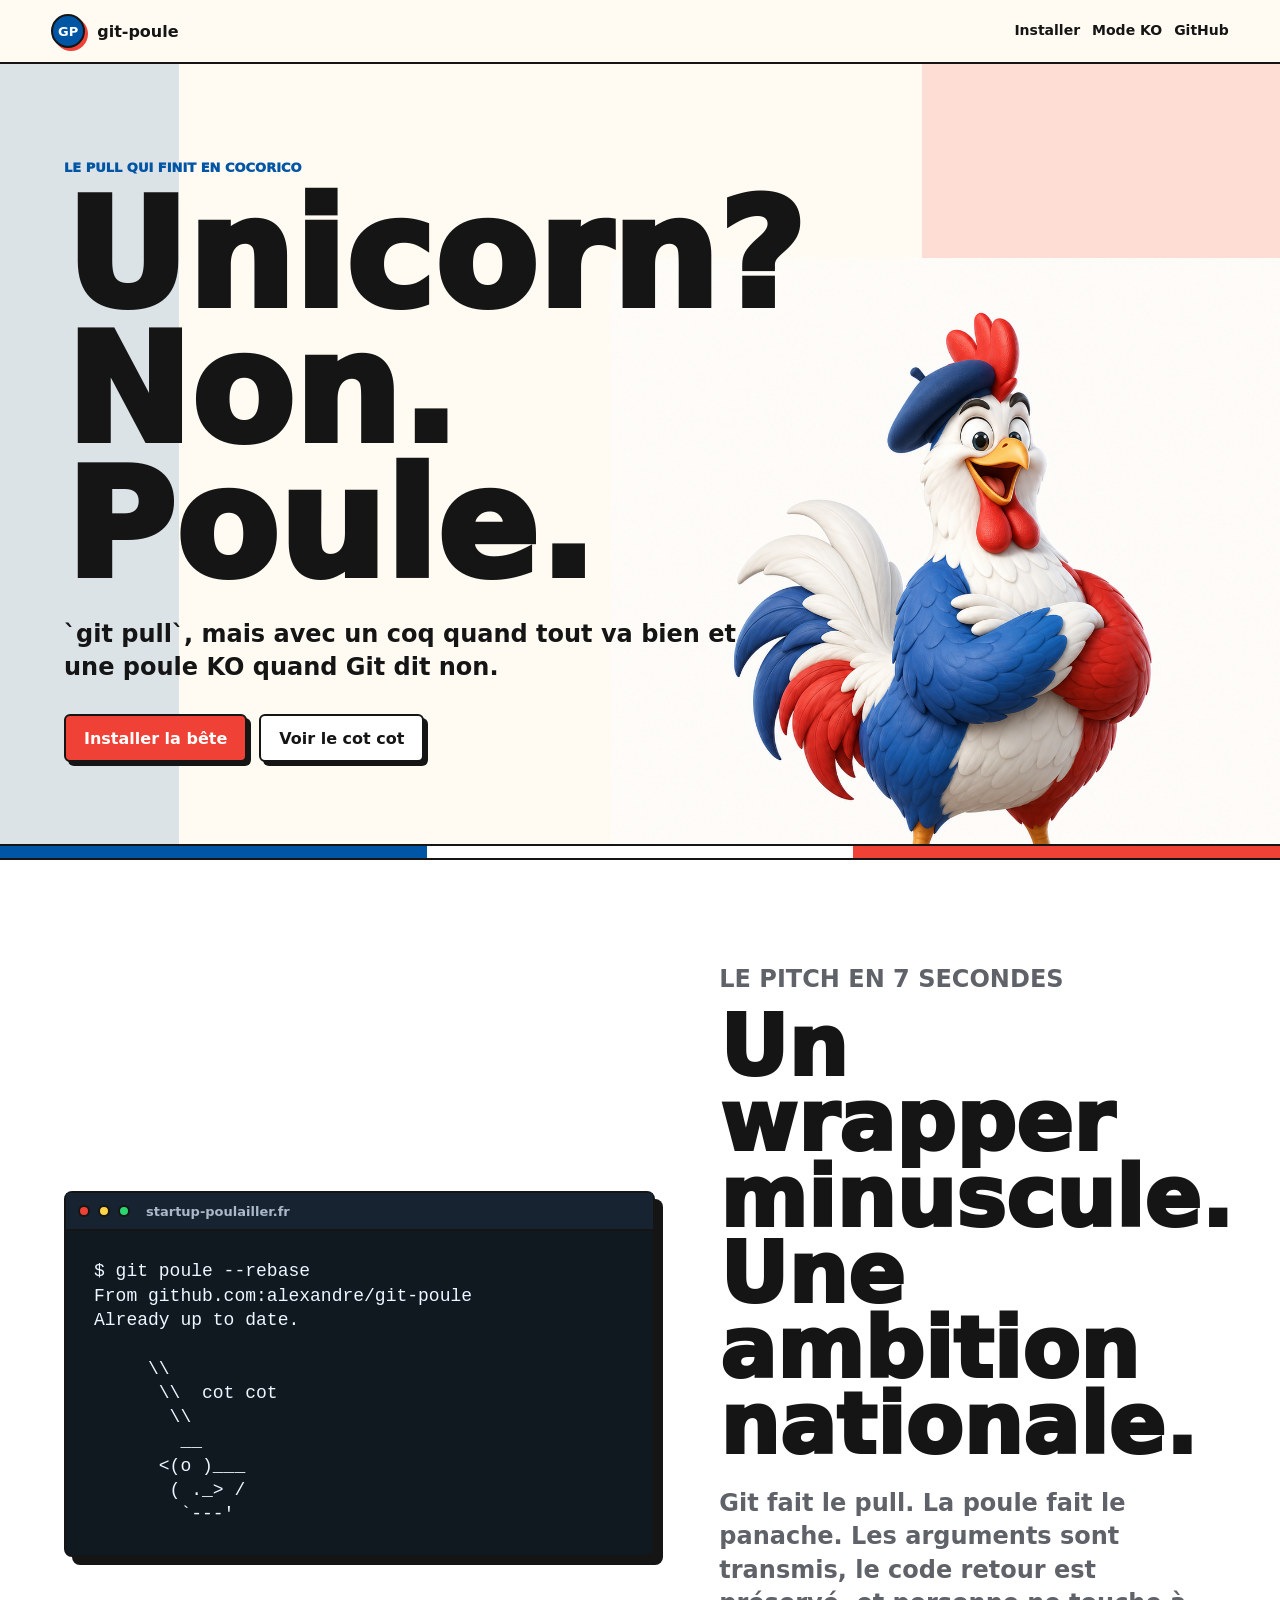
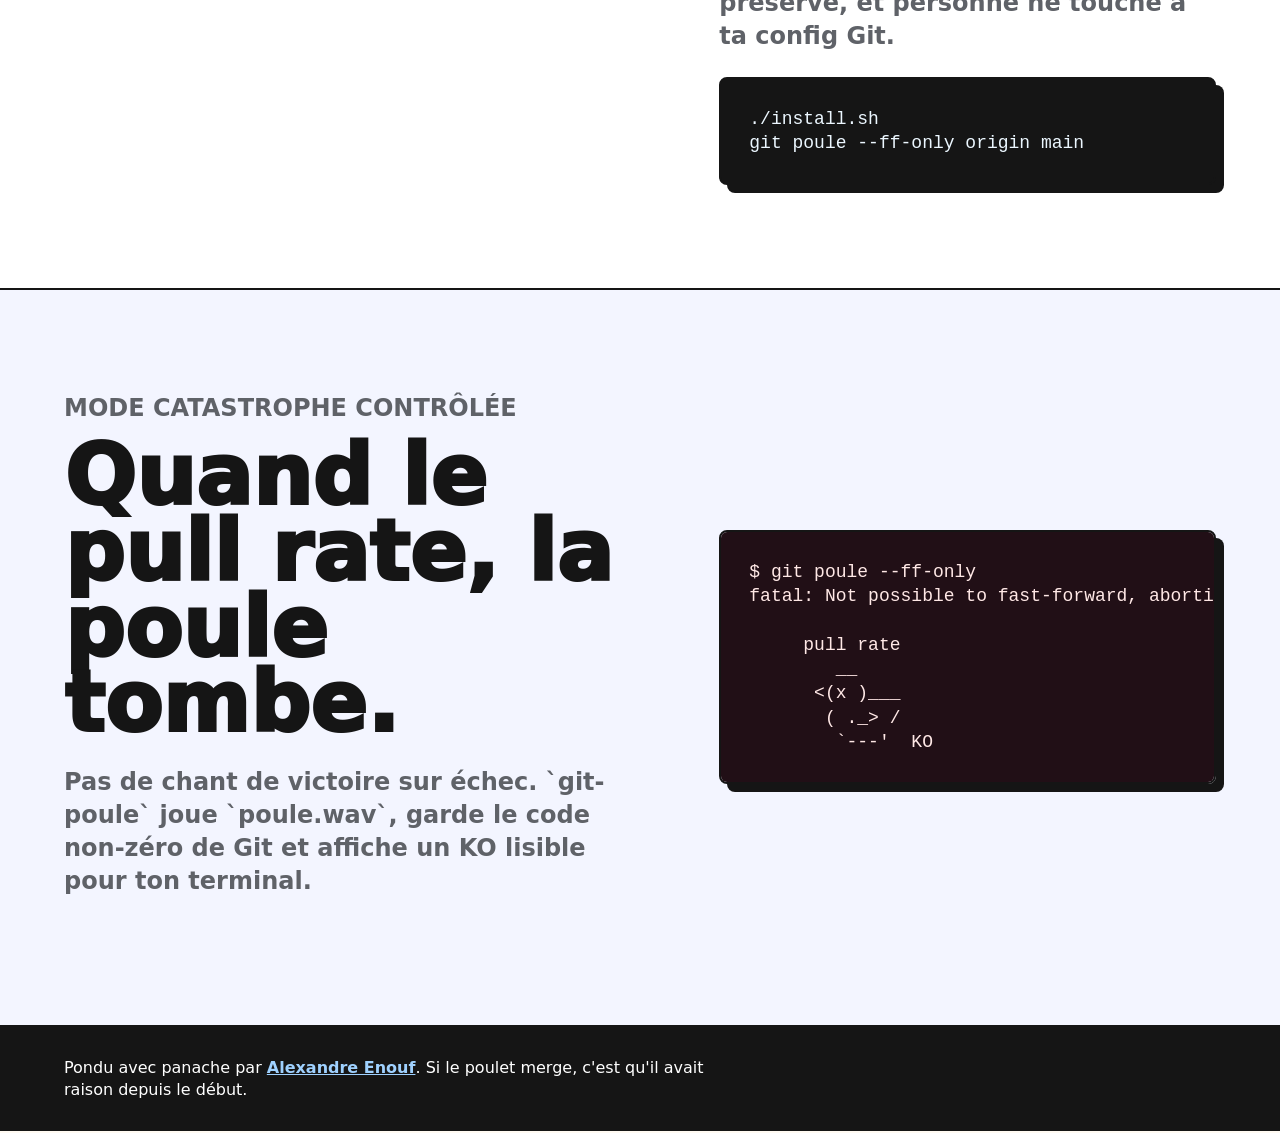
==== index.html @ fca6e238 "docs: make public surface french" ====
<!doctype html>
<html lang="en">
  <head>
    <meta charset="utf-8">
    <meta name="viewport" content="width=device-width, initial-scale=1">
    <meta name="description" content="git-poule est git pull avec retour sonore aviaire.">
    <title>git-poule - Unicorn? Non. Poule.</title>
    <link rel="stylesheet" href="styles.css">
  </head>
  <body>
    <header class="site-header" aria-label="Primary navigation">
      <a class="brand" href="#top" aria-label="git-poule home">
        <span class="brand-mark">gp</span>
        <span>git-poule</span>
      </a>
      <nav>
        <a href="#install">Installer</a>
        <a href="#ko">Mode KO</a>
        <a href="https://github.com/Boblebol/git-poule" aria-label="Dépôt GitHub">GitHub</a>
      </nav>
    </header>

    <main id="top">
      <section class="hero" aria-labelledby="hero-title">
        <img class="hero-mascot" src="assets/git-poule-mascot.png" alt="Blue white red git-poule chicken mascot">
        <div class="hero-copy">
          <p class="eyebrow">Le pull qui finit en cocorico</p>
          <h1 id="hero-title">Unicorn? Non. Poule.</h1>
          <p class="hero-lede">
            `git pull`, mais avec un coq quand tout va bien et une poule KO quand Git dit non.
          </p>
          <div class="hero-actions" id="install">
            <a class="button primary" href="#copy-install">Installer la bête</a>
            <a class="button secondary" href="#demo">Voir le cot cot</a>
          </div>
        </div>
      </section>

      <section class="terminal-band" id="demo" aria-label="git-poule terminal demo">
        <div class="terminal">
          <div class="terminal-top">
            <span></span>
            <span></span>
            <span></span>
            <strong>startup-poulailler.fr</strong>
          </div>
          <pre><code>$ git poule --rebase
From github.com:alexandre/git-poule
Already up to date.

     \\
      \\  cot cot
       \\
        __
      &lt;(o )___
       ( ._&gt; /
        `---'</code></pre>
        </div>
        <div class="install-copy">
          <p class="section-kicker">Le pitch en 7 secondes</p>
          <h2>Un wrapper minuscule. Une ambition nationale.</h2>
          <p>
            Git fait le pull. La poule fait le panache. Les arguments sont transmis, le code retour est préservé, et personne ne touche à ta config Git.
          </p>
          <pre id="copy-install"><code>./install.sh
git poule --ff-only origin main</code></pre>
        </div>
      </section>

      <section class="ko-band" id="ko" aria-label="KO failure mode">
        <div class="ko-copy">
          <p class="section-kicker">Mode catastrophe contrôlée</p>
          <h2>Quand le pull rate, la poule tombe.</h2>
          <p>
            Pas de chant de victoire sur échec. `git-poule` joue `poule.wav`, garde le code non-zéro de Git et affiche un KO lisible pour ton terminal.
          </p>
        </div>
        <pre class="ko-terminal"><code>$ git poule --ff-only
fatal: Not possible to fast-forward, aborting.

     pull rate
        __
      &lt;(x )___
       ( ._&gt; /
        `---'  KO</code></pre>
      </section>
    </main>

    <footer class="site-footer">
      <p>
        Pondu avec panache par
        <a href="https://alexandre-enouf.fr">Alexandre Enouf</a>.
        Si le poulet merge, c'est qu'il avait raison depuis le début.
      </p>
    </footer>
  </body>
</html>
---- styles.css ----
:root {
  --blue: #0055a4;
  --red: #ef4135;
  --ink: #151515;
  --paper: #fffaf2;
  --white: #ffffff;
  --line: #151515;
  --muted: #5f6268;
  --terminal: #101820;
  --terminal-soft: #172330;
  --yellow: #ffd447;
}

* {
  box-sizing: border-box;
}

html {
  scroll-behavior: smooth;
}

body {
  margin: 0;
  background: var(--paper);
  color: var(--ink);
  font-family: Inter, ui-sans-serif, system-ui, -apple-system, BlinkMacSystemFont, "Segoe UI", sans-serif;
  letter-spacing: 0;
  overflow-x: hidden;
}

a {
  color: inherit;
}

.site-header {
  position: sticky;
  top: 0;
  z-index: 20;
  display: flex;
  align-items: center;
  justify-content: space-between;
  gap: 20px;
  min-height: 64px;
  padding: 12px clamp(18px, 4vw, 56px);
  background: rgba(255, 250, 242, 0.94);
  border-bottom: 2px solid var(--line);
  backdrop-filter: blur(12px);
}

.brand,
.site-header nav {
  display: flex;
  align-items: center;
  gap: 12px;
}

.brand {
  text-decoration: none;
  font-weight: 900;
}

.brand-mark {
  display: inline-grid;
  width: 34px;
  height: 34px;
  place-items: center;
  color: var(--white);
  background: var(--blue);
  border: 2px solid var(--line);
  border-radius: 50%;
  box-shadow: 3px 3px 0 var(--red);
  font-size: 13px;
  text-transform: uppercase;
}

.site-header nav {
  flex-wrap: wrap;
  justify-content: flex-end;
  font-size: 14px;
  font-weight: 800;
}

.site-header nav a {
  text-decoration: none;
  border-bottom: 2px solid transparent;
}

.site-header nav a:hover {
  border-bottom-color: currentColor;
}

.hero {
  position: relative;
  min-height: calc(88svh - 64px);
  overflow: hidden;
  display: flex;
  align-items: center;
  padding: clamp(48px, 8vw, 96px) clamp(18px, 5vw, 72px);
  border-bottom: 2px solid var(--line);
  background:
    linear-gradient(90deg, rgba(0, 85, 164, 0.14) 0 14%, transparent 14% 72%, rgba(239, 65, 53, 0.16) 72% 100%),
    var(--paper);
}

.hero::after {
  content: "";
  position: absolute;
  left: 0;
  right: 0;
  bottom: 0;
  height: 12px;
  background: linear-gradient(90deg, var(--blue) 0 33.33%, var(--white) 33.33% 66.66%, var(--red) 66.66% 100%);
  border-top: 2px solid var(--line);
}

.hero-mascot {
  position: absolute;
  right: clamp(-110px, -4vw, 28px);
  bottom: clamp(-120px, -12vw, -40px);
  width: min(720px, 58vw);
  max-width: none;
  filter: drop-shadow(12px 18px 0 rgba(21, 21, 21, 0.16));
}

.hero-copy {
  position: relative;
  z-index: 2;
  width: min(760px, 72vw);
}

.eyebrow,
.section-kicker {
  margin: 0 0 14px;
  font-size: 13px;
  font-weight: 950;
  text-transform: uppercase;
  color: var(--blue);
}

h1,
h2 {
  margin: 0;
  max-width: 11ch;
  font-weight: 950;
  line-height: 0.9;
  letter-spacing: 0;
}

h1 {
  font-size: clamp(58px, 12vw, 150px);
}

h2 {
  font-size: clamp(36px, 7vw, 84px);
}

.hero-lede,
.terminal-band p,
.ko-band p,
.site-footer p {
  max-width: 680px;
  font-size: clamp(18px, 2.3vw, 24px);
  line-height: 1.38;
}

.hero-lede {
  margin: 24px 0 0;
  font-weight: 700;
}

.hero-actions {
  display: flex;
  flex-wrap: wrap;
  gap: 12px;
  margin-top: 30px;
}

.button {
  display: inline-flex;
  align-items: center;
  justify-content: center;
  min-height: 48px;
  padding: 12px 18px;
  border: 2px solid var(--line);
  border-radius: 6px;
  box-shadow: 4px 4px 0 var(--line);
  font-weight: 900;
  text-decoration: none;
}

.button.primary {
  background: var(--red);
  color: var(--white);
}

.button.secondary {
  background: var(--white);
}

.terminal-band,
.ko-band {
  display: grid;
  grid-template-columns: minmax(0, 1fr) minmax(320px, 0.84fr);
  gap: clamp(26px, 5vw, 70px);
  align-items: center;
  padding: clamp(52px, 8vw, 104px) clamp(18px, 5vw, 72px);
  border-bottom: 2px solid var(--line);
}

.terminal-band {
  background: var(--white);
}

.ko-band {
  background: #f3f5ff;
}

.terminal,
.install-copy pre,
.ko-terminal {
  border: 2px solid var(--line);
  border-radius: 8px;
  background: var(--terminal);
  color: #ecf7ff;
  box-shadow: 8px 8px 0 var(--line);
}

.terminal-top {
  display: flex;
  align-items: center;
  gap: 8px;
  min-height: 38px;
  padding: 9px 12px;
  background: var(--terminal-soft);
  border-bottom: 2px solid var(--line);
}

.terminal-top span {
  width: 12px;
  height: 12px;
  border: 2px solid var(--line);
  border-radius: 50%;
}

.terminal-top span:nth-child(1) {
  background: var(--red);
}

.terminal-top span:nth-child(2) {
  background: var(--yellow);
}

.terminal-top span:nth-child(3) {
  background: #2bd66f;
}

.terminal-top strong {
  margin-left: 8px;
  color: #aab8c7;
  font-size: 13px;
}

pre {
  overflow-x: auto;
  margin: 0;
}

code {
  font-family: "SFMono-Regular", Consolas, "Liberation Mono", Menlo, monospace;
}

.terminal pre,
.install-copy pre,
.ko-terminal {
  padding: clamp(18px, 3vw, 28px);
  font-size: clamp(14px, 1.55vw, 18px);
  line-height: 1.35;
}

.install-copy pre {
  margin-top: 24px;
  background: var(--ink);
}

.terminal-band p,
.ko-band p {
  color: var(--muted);
  font-weight: 650;
}

.ko-terminal {
  background: #210f16;
  color: #ffe8e6;
}

.site-footer {
  padding: 30px clamp(18px, 5vw, 72px);
  background: var(--ink);
  color: var(--white);
}

.site-footer p {
  margin: 0;
  font-size: 16px;
}

.site-footer a {
  color: #9fd1ff;
  font-weight: 900;
}

@media (max-width: 860px) {
  .site-header {
    align-items: flex-start;
    flex-direction: column;
    gap: 10px;
  }

  .hero {
    min-height: 82svh;
    align-items: flex-start;
    padding-top: 44px;
  }

  .hero-copy {
    width: calc(100vw - 36px);
    max-width: 620px;
  }

  .hero-mascot {
    right: -150px;
    bottom: -86px;
    width: min(560px, 92vw);
    opacity: 0.62;
  }

  .terminal-band,
  .ko-band {
    grid-template-columns: 1fr;
  }

  .ko-band .ko-copy {
    order: 1;
  }

  .ko-band .ko-terminal {
    order: 2;
  }
}

@media (max-width: 520px) {
  .site-header nav {
    width: 100%;
    justify-content: flex-start;
    gap: 18px;
    font-size: 13px;
  }

  h1 {
    max-width: 8ch;
    font-size: clamp(46px, 14vw, 58px);
  }

  h2 {
    font-size: clamp(34px, 12vw, 58px);
  }

  .hero-lede {
    max-width: 23ch;
  }

  .hero-mascot {
    right: -180px;
    bottom: -72px;
    width: 620px;
  }

  .button {
    width: calc(100% - 6px);
  }
}
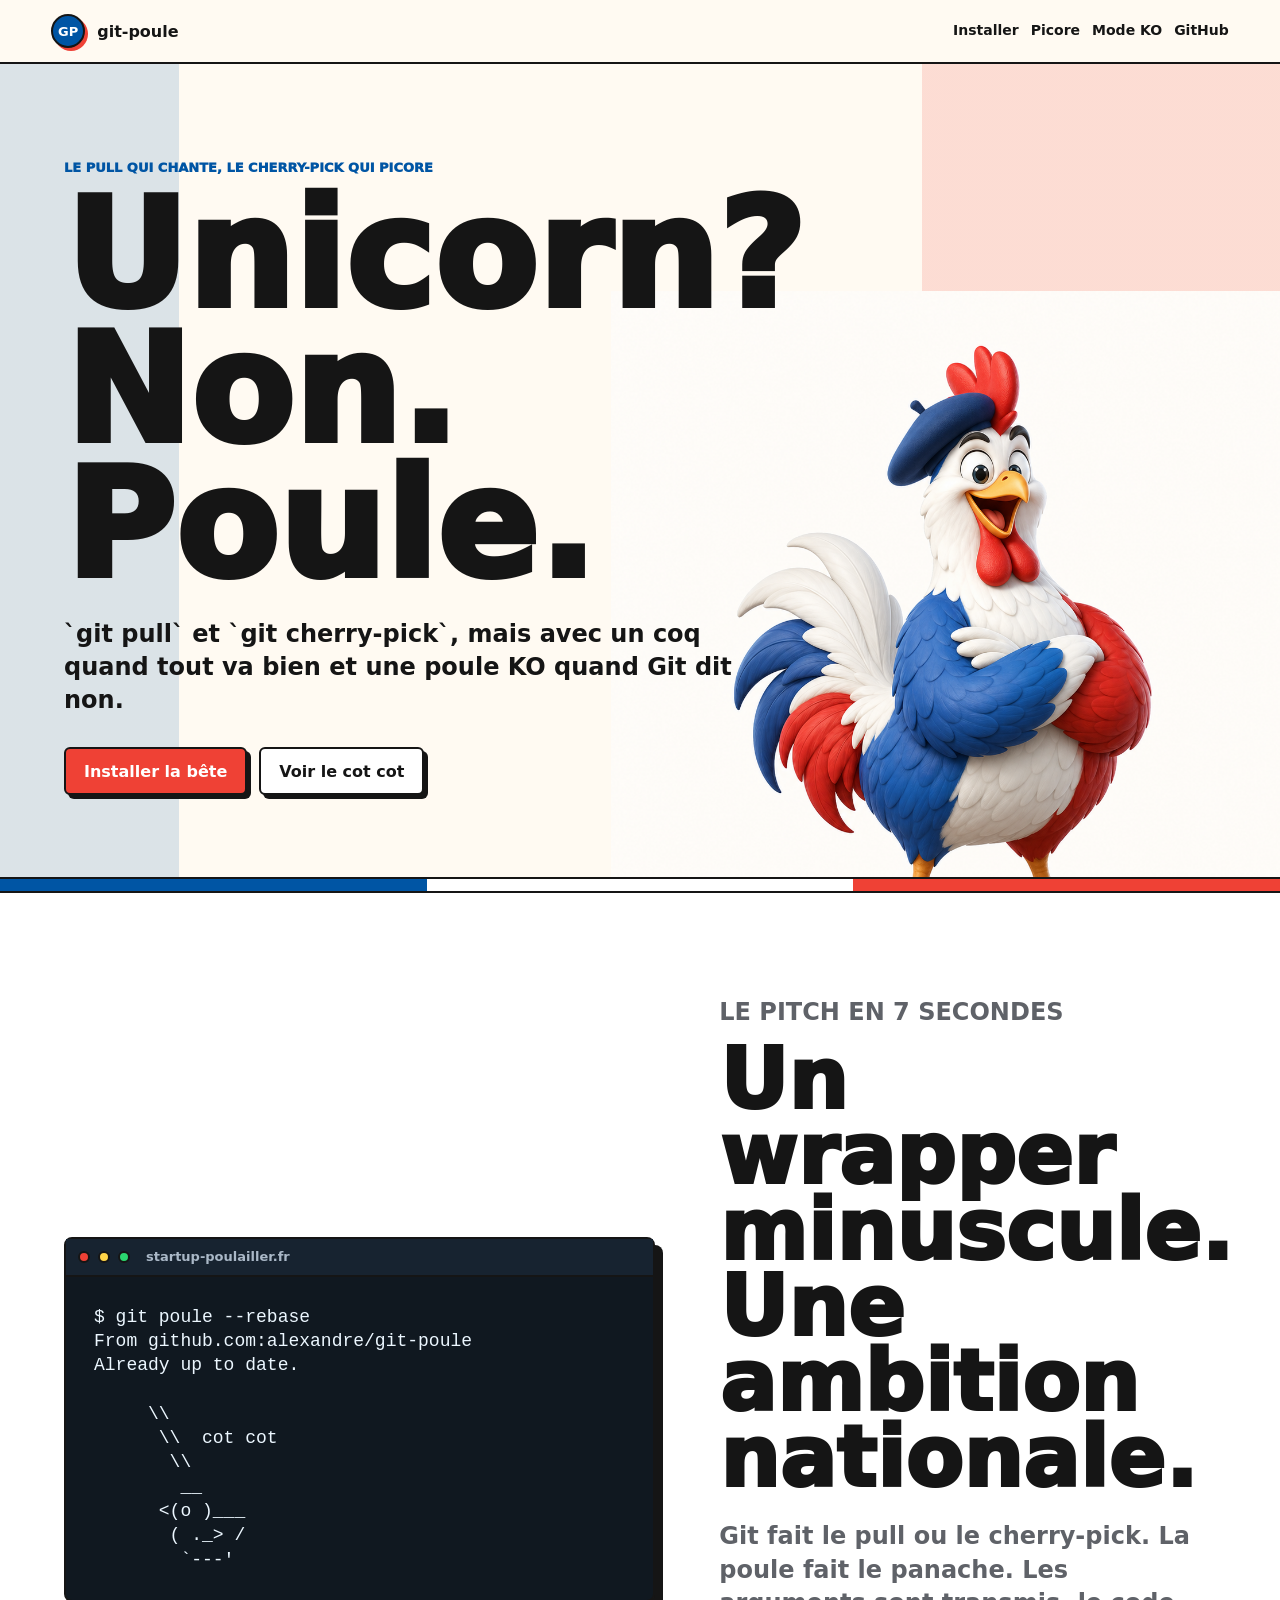
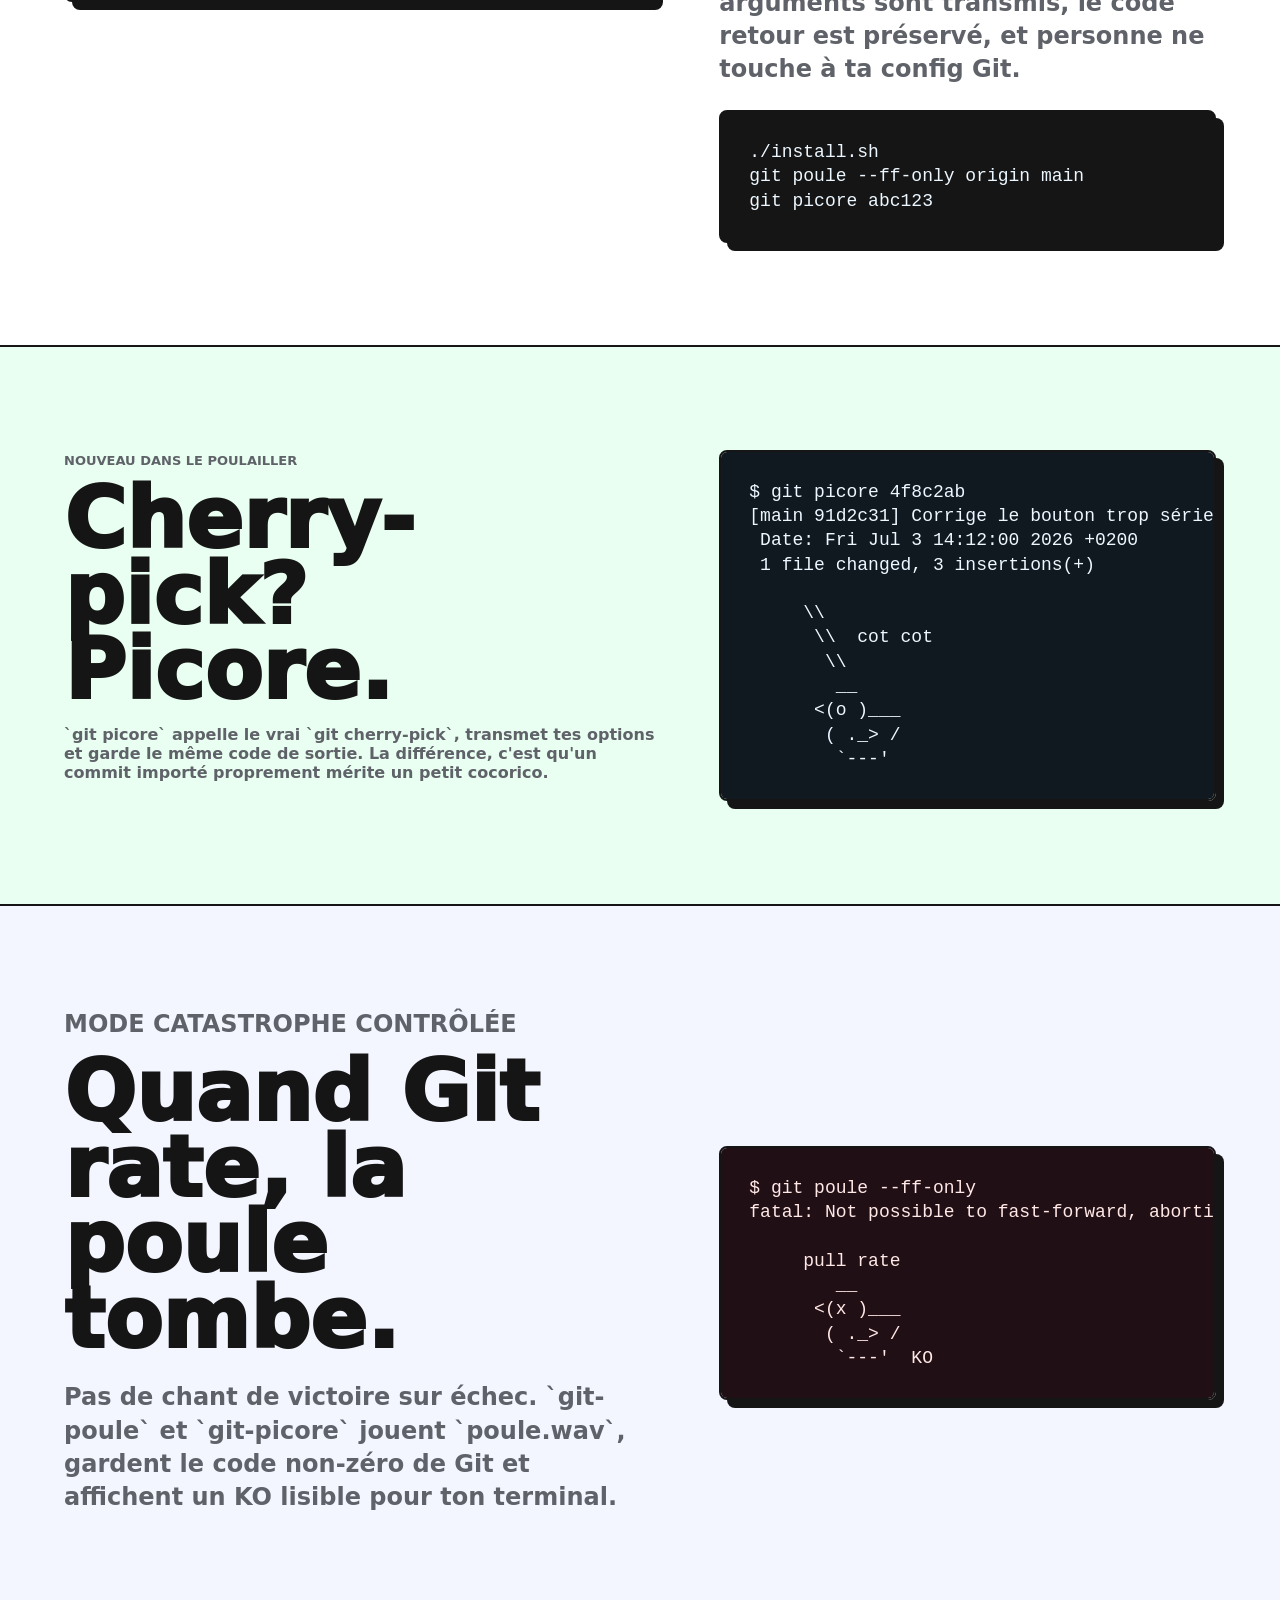
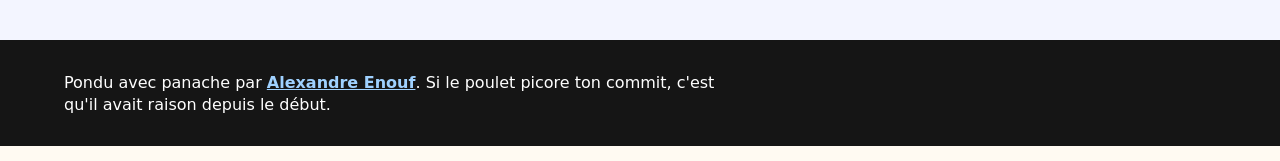
==== commit 8d9dbbbc: "feat: add git picore" ====
--- a/index.html
+++ b/index.html
@@ -1,10 +1,10 @@
 <!doctype html>
-<html lang="en">
+<html lang="fr">
   <head>
     <meta charset="utf-8">
     <meta name="viewport" content="width=device-width, initial-scale=1">
-    <meta name="description" content="git-poule est git pull avec retour sonore aviaire.">
-    <title>git-poule - Unicorn? Non. Poule.</title>
+    <meta name="description" content="git-poule ajoute un retour sonore aviaire a git pull et git cherry-pick.">
+    <title>git-poule - Poule et Picore</title>
     <link rel="stylesheet" href="styles.css">
   </head>
   <body>
@@ -15,6 +15,7 @@
       </a>
       <nav>
         <a href="#install">Installer</a>
+        <a href="#picore">Picore</a>
         <a href="#ko">Mode KO</a>
         <a href="https://github.com/Boblebol/git-poule" aria-label="Dépôt GitHub">GitHub</a>
       </nav>
@@ -24,10 +25,10 @@
       <section class="hero" aria-labelledby="hero-title">
         <img class="hero-mascot" src="assets/git-poule-mascot.png" alt="Blue white red git-poule chicken mascot">
         <div class="hero-copy">
-          <p class="eyebrow">Le pull qui finit en cocorico</p>
+          <p class="eyebrow">Le pull qui chante, le cherry-pick qui picore</p>
           <h1 id="hero-title">Unicorn? Non. Poule.</h1>
           <p class="hero-lede">
-            `git pull`, mais avec un coq quand tout va bien et une poule KO quand Git dit non.
+            `git pull` et `git cherry-pick`, mais avec un coq quand tout va bien et une poule KO quand Git dit non.
           </p>
           <div class="hero-actions" id="install">
             <a class="button primary" href="#copy-install">Installer la bête</a>
@@ -60,19 +61,42 @@
           <p class="section-kicker">Le pitch en 7 secondes</p>
           <h2>Un wrapper minuscule. Une ambition nationale.</h2>
           <p>
-            Git fait le pull. La poule fait le panache. Les arguments sont transmis, le code retour est préservé, et personne ne touche à ta config Git.
+            Git fait le pull ou le cherry-pick. La poule fait le panache. Les arguments sont transmis, le code retour est préservé, et personne ne touche à ta config Git.
           </p>
           <pre id="copy-install"><code>./install.sh
-git poule --ff-only origin main</code></pre>
+git poule --ff-only origin main
+git picore abc123</code></pre>
         </div>
+      </section>
+
+      <section class="picore-band" id="picore" aria-label="git-picore cherry-pick mode">
+        <div class="picore-copy">
+          <p class="section-kicker">Nouveau dans le poulailler</p>
+          <h2>Cherry-pick? Picore.</h2>
+          <p>
+            `git picore` appelle le vrai `git cherry-pick`, transmet tes options et garde le même code de sortie. La différence, c'est qu'un commit importé proprement mérite un petit cocorico.
+          </p>
+        </div>
+        <pre class="picore-terminal"><code>$ git picore 4f8c2ab
+[main 91d2c31] Corrige le bouton trop sérieux
+ Date: Fri Jul 3 14:12:00 2026 +0200
+ 1 file changed, 3 insertions(+)
+
+     \\
+      \\  cot cot
+       \\
+        __
+      &lt;(o )___
+       ( ._&gt; /
+        `---'</code></pre>
       </section>
 
       <section class="ko-band" id="ko" aria-label="KO failure mode">
         <div class="ko-copy">
           <p class="section-kicker">Mode catastrophe contrôlée</p>
-          <h2>Quand le pull rate, la poule tombe.</h2>
+          <h2>Quand Git rate, la poule tombe.</h2>
           <p>
-            Pas de chant de victoire sur échec. `git-poule` joue `poule.wav`, garde le code non-zéro de Git et affiche un KO lisible pour ton terminal.
+            Pas de chant de victoire sur échec. `git-poule` et `git-picore` jouent `poule.wav`, gardent le code non-zéro de Git et affichent un KO lisible pour ton terminal.
           </p>
         </div>
         <pre class="ko-terminal"><code>$ git poule --ff-only
@@ -90,7 +114,7 @@
       <p>
         Pondu avec panache par
         <a href="https://alexandre-enouf.fr">Alexandre Enouf</a>.
-        Si le poulet merge, c'est qu'il avait raison depuis le début.
+        Si le poulet picore ton commit, c'est qu'il avait raison depuis le début.
       </p>
     </footer>
   </body>
--- a/styles.css
+++ b/styles.css
@@ -198,6 +198,7 @@
 }
 
 .terminal-band,
+.picore-band,
 .ko-band {
   display: grid;
   grid-template-columns: minmax(0, 1fr) minmax(320px, 0.84fr);
@@ -211,12 +212,17 @@
   background: var(--white);
 }
 
+.picore-band {
+  background: #e8fff1;
+}
+
 .ko-band {
   background: #f3f5ff;
 }
 
 .terminal,
 .install-copy pre,
+.picore-terminal,
 .ko-terminal {
   border: 2px solid var(--line);
   border-radius: 8px;
@@ -271,6 +277,7 @@
 
 .terminal pre,
 .install-copy pre,
+.picore-terminal,
 .ko-terminal {
   padding: clamp(18px, 3vw, 28px);
   font-size: clamp(14px, 1.55vw, 18px);
@@ -283,6 +290,7 @@
 }
 
 .terminal-band p,
+.picore-band p,
 .ko-band p {
   color: var(--muted);
   font-weight: 650;
@@ -335,6 +343,7 @@
   }
 
   .terminal-band,
+  .picore-band,
   .ko-band {
     grid-template-columns: 1fr;
   }
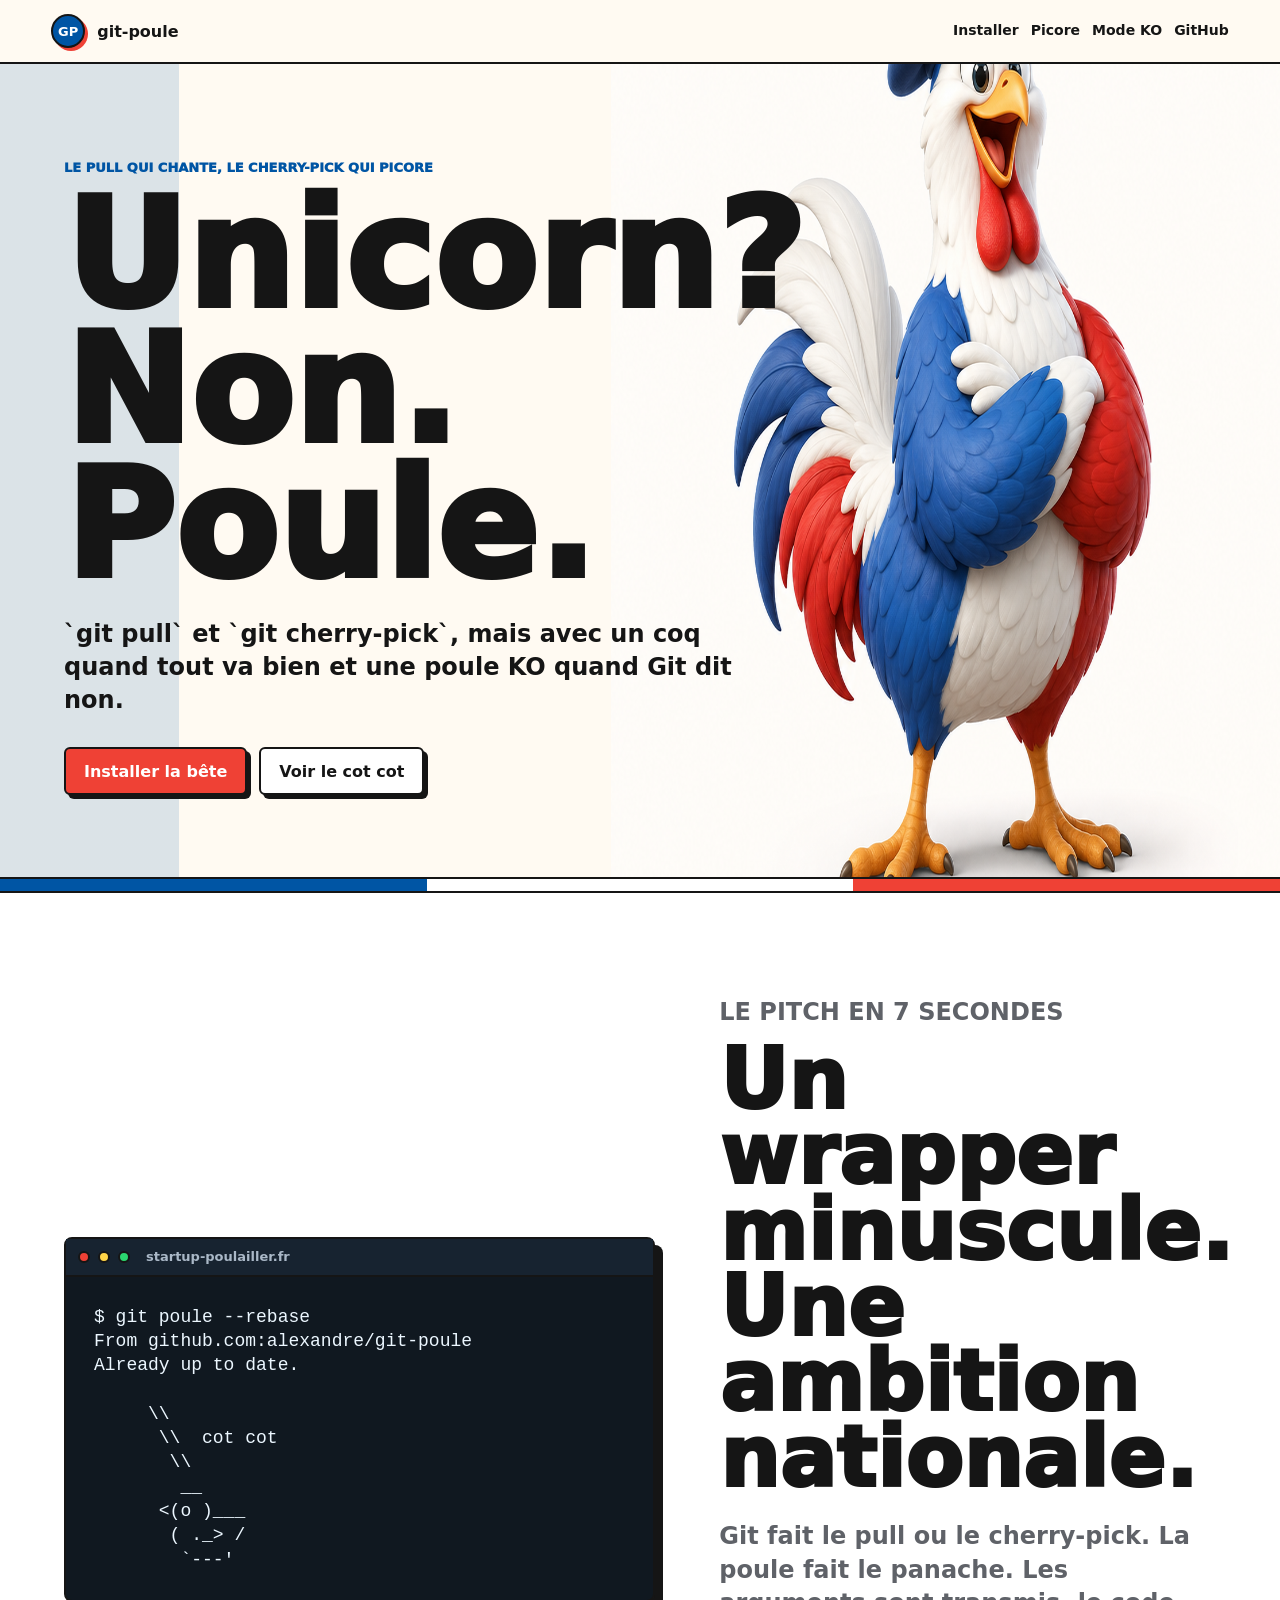
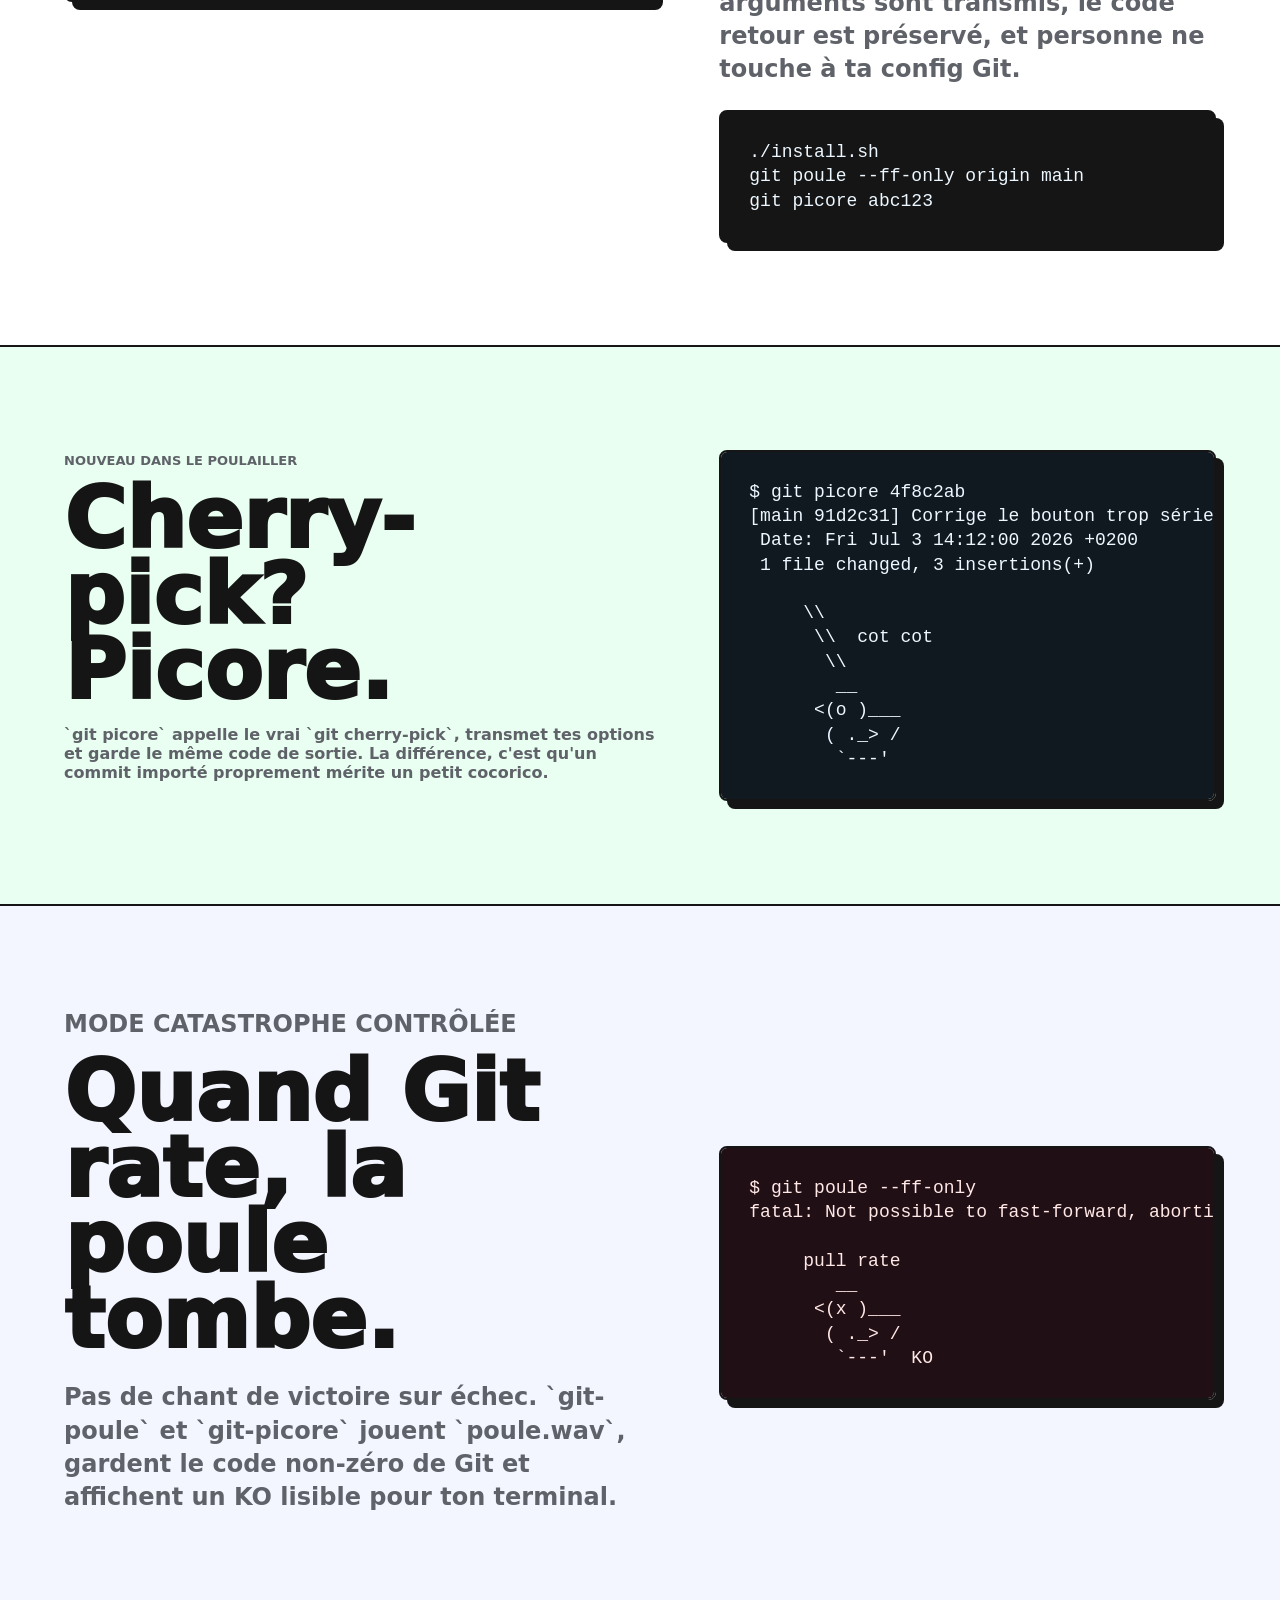
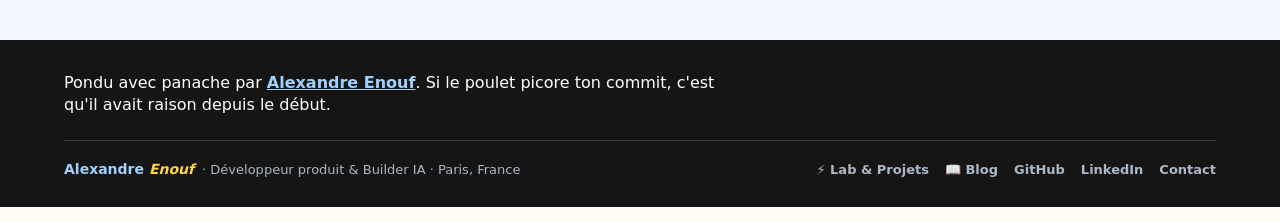
==== commit 1dd8a612: "feat(web): add SEO meta, social cards, robots, sitemap, and portfolio cross-footer" ====
--- a/index.html
+++ b/index.html
@@ -3,7 +3,24 @@
   <head>
     <meta charset="utf-8">
     <meta name="viewport" content="width=device-width, initial-scale=1">
-    <meta name="description" content="git-poule ajoute un retour sonore aviaire a git pull et git cherry-pick.">
+    <meta name="description" content="git-poule ajoute un retour sonore aviaire a git pull et git cherry-pick. Cocorico sur succes, poule KO sur echec.">
+    <meta name="author" content="Alexandre Enouf">
+    <link rel="canonical" href="https://boblebol.github.io/git-poule/">
+
+    <!-- Open Graph / Facebook / LinkedIn -->
+    <meta property="og:type" content="website">
+    <meta property="og:url" content="https://boblebol.github.io/git-poule/">
+    <meta property="og:title" content="git-poule - Le pull qui chante, le cherry-pick qui picore">
+    <meta property="og:description" content="Wrapper sonore Git national : retour audio aviaire et art ASCII sur git pull et git cherry-pick.">
+    <meta property="og:image" content="https://boblebol.github.io/git-poule/assets/git-poule-mascot.png">
+
+    <!-- Twitter -->
+    <meta name="twitter:card" content="summary_large_image">
+    <meta name="twitter:url" content="https://boblebol.github.io/git-poule/">
+    <meta name="twitter:title" content="git-poule - Le pull qui chante, le cherry-pick qui picore">
+    <meta name="twitter:description" content="Wrapper sonore Git national : retour audio aviaire et art ASCII sur git pull et git cherry-pick.">
+    <meta name="twitter:image" content="https://boblebol.github.io/git-poule/assets/git-poule-mascot.png">
+
     <title>git-poule - Poule et Picore</title>
     <link rel="stylesheet" href="styles.css">
   </head>
@@ -17,13 +34,13 @@
         <a href="#install">Installer</a>
         <a href="#picore">Picore</a>
         <a href="#ko">Mode KO</a>
-        <a href="https://github.com/Boblebol/git-poule" aria-label="Dépôt GitHub">GitHub</a>
+        <a href="https://github.com/Boblebol/git-poule" aria-label="Dépôt GitHub" target="_blank" rel="noopener">GitHub</a>
       </nav>
     </header>
 
     <main id="top">
       <section class="hero" aria-labelledby="hero-title">
-        <img class="hero-mascot" src="assets/git-poule-mascot.png" alt="Blue white red git-poule chicken mascot">
+        <img class="hero-mascot" src="assets/git-poule-mascot.png" alt="Blue white red git-poule chicken mascot" width="1254" height="1254" fetchpriority="high">
         <div class="hero-copy">
           <p class="eyebrow">Le pull qui chante, le cherry-pick qui picore</p>
           <h1 id="hero-title">Unicorn? Non. Poule.</h1>
@@ -110,12 +127,29 @@
       </section>
     </main>
 
-    <footer class="site-footer">
-      <p>
-        Pondu avec panache par
-        <a href="https://alexandre-enouf.fr">Alexandre Enouf</a>.
-        Si le poulet picore ton commit, c'est qu'il avait raison depuis le début.
-      </p>
+    <footer class="site-footer ae-cross-footer">
+      <div class="site-footer-pitch">
+        <p>
+          Pondu avec panache par
+          <a href="https://alexandre-enouf.fr">Alexandre Enouf</a>.
+          Si le poulet picore ton commit, c'est qu'il avait raison depuis le début.
+        </p>
+      </div>
+      <div class="ae-footer-inner">
+        <div class="ae-footer-identity">
+          <a href="https://alexandre-enouf.fr/" class="ae-footer-logo" target="_blank" rel="noopener">
+            Alexandre <em>Enouf</em>
+          </a>
+          <span class="ae-footer-tagline">· Développeur produit & Builder IA · Paris, France</span>
+        </div>
+        <div class="ae-footer-links">
+          <a href="https://alexandre-enouf.fr/#lab" target="_blank" rel="noopener">⚡ Lab & Projets</a>
+          <a href="https://alexandre-enouf.fr/blog/" target="_blank" rel="noopener">📖 Blog</a>
+          <a href="https://github.com/Boblebol" target="_blank" rel="noopener">GitHub</a>
+          <a href="https://www.linkedin.com/in/alexandreenouf-47834990" target="_blank" rel="noopener">LinkedIn</a>
+          <a href="mailto:alexandre.enouf@gmail.com">Contact</a>
+        </div>
+      </div>
     </footer>
   </body>
 </html>
--- a/styles.css
+++ b/styles.css
@@ -388,3 +388,67 @@
     width: calc(100% - 6px);
   }
 }
+
+/* Unified Portfolio Cross-Footer */
+.site-footer-pitch {
+  margin-bottom: 24px;
+}
+
+.ae-footer-inner {
+  border-top: 1px solid rgba(255, 255, 255, 0.15);
+  padding-top: 20px;
+  display: flex;
+  justify-content: space-between;
+  align-items: center;
+  flex-wrap: wrap;
+  gap: 14px;
+  font-size: 13px;
+}
+
+.ae-footer-identity {
+  display: flex;
+  align-items: center;
+  gap: 8px;
+}
+
+.ae-footer-logo {
+  font-weight: 600;
+  color: var(--white);
+  text-decoration: none;
+  font-size: 14px;
+}
+
+.ae-footer-logo em {
+  font-style: italic;
+  color: #ffd447;
+}
+
+.ae-footer-tagline {
+  color: #aab8c7;
+}
+
+.ae-footer-links {
+  display: flex;
+  align-items: center;
+  gap: 16px;
+  flex-wrap: wrap;
+}
+
+.ae-footer-links a {
+  color: #aab8c7;
+  text-decoration: none;
+  font-weight: 600;
+  transition: color 0.15s;
+}
+
+.ae-footer-links a:hover {
+  color: var(--white);
+}
+
+@media (max-width: 600px) {
+  .ae-footer-inner {
+    flex-direction: column;
+    align-items: flex-start;
+    gap: 12px;
+  }
+}
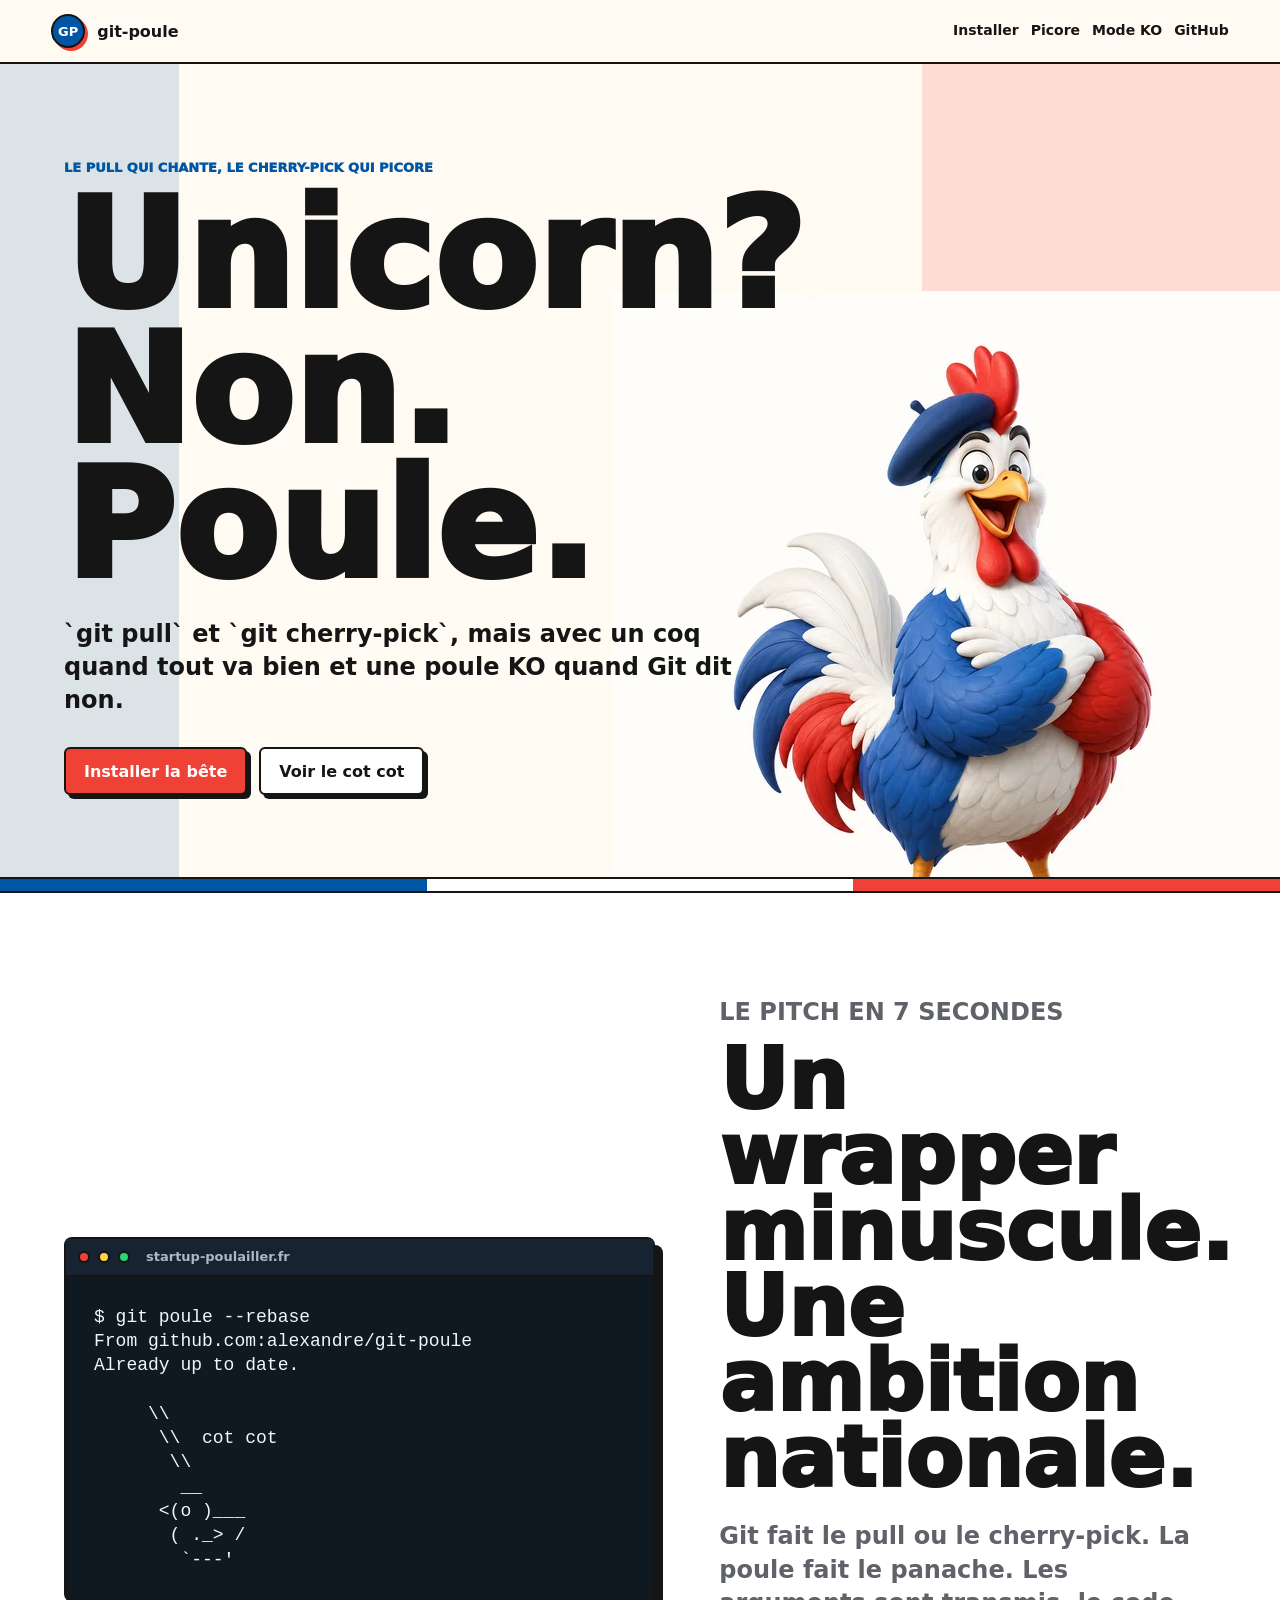
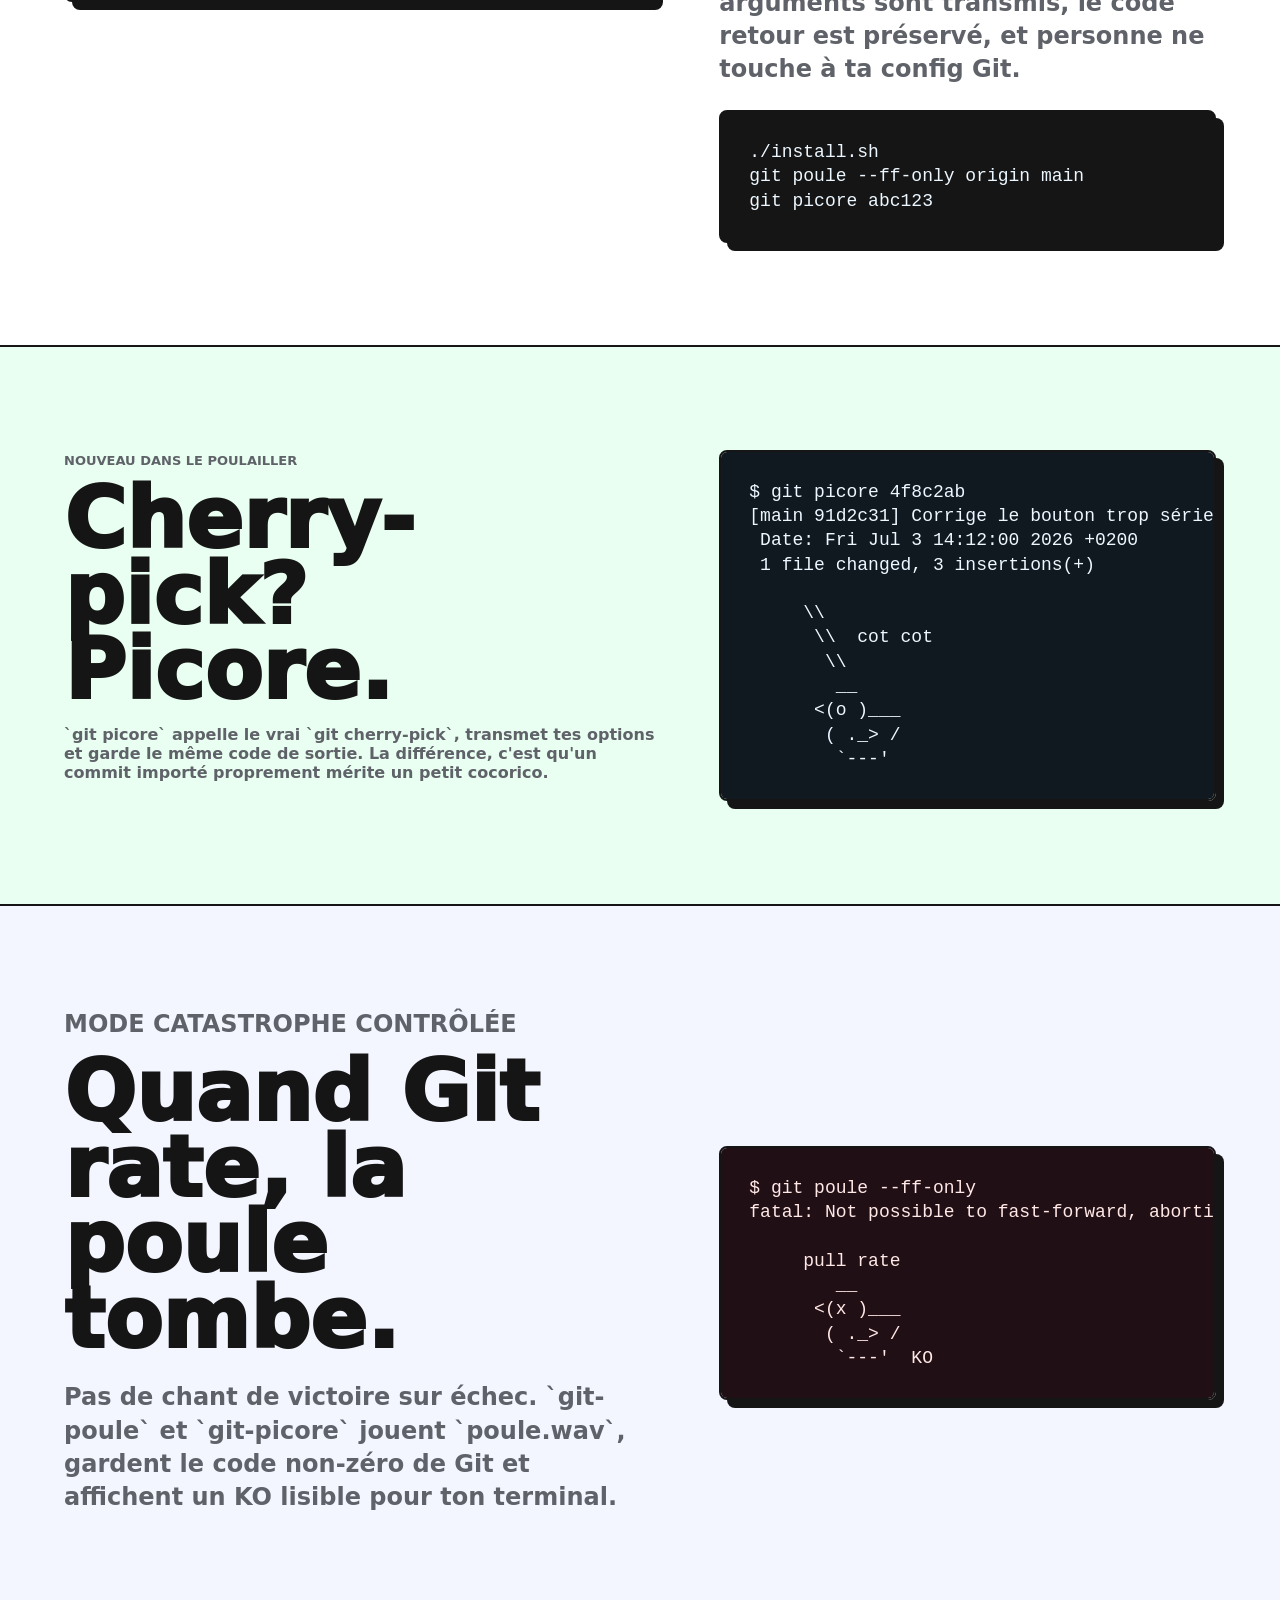
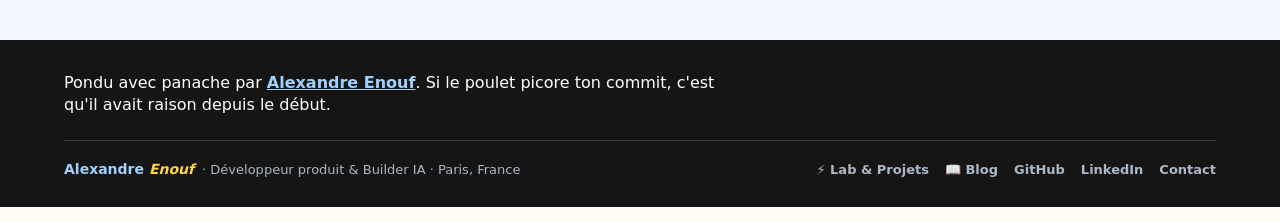
==== commit 60cbb214: "perf(web): optimize mascot assets with webp and add svg favicon" ====
--- a/index.html
+++ b/index.html
@@ -6,6 +6,7 @@
     <meta name="description" content="git-poule ajoute un retour sonore aviaire a git pull et git cherry-pick. Cocorico sur succes, poule KO sur echec.">
     <meta name="author" content="Alexandre Enouf">
     <link rel="canonical" href="https://boblebol.github.io/git-poule/">
+    <link rel="icon" type="image/svg+xml" href="favicon.svg">
 
     <!-- Open Graph / Facebook / LinkedIn -->
     <meta property="og:type" content="website">
@@ -23,6 +24,51 @@
 
     <title>git-poule - Poule et Picore</title>
     <link rel="stylesheet" href="styles.css">
+
+    <!-- Google Analytics GA4 (Cookieless & RGPD compliant) -->
+    <script>
+      window.dataLayer = window.dataLayer || [];
+      function gtag(){dataLayer.push(arguments);}
+
+      // Universal custom event tracker
+      window.trackEvent = function(eventName, eventParams) {
+        try {
+          if (typeof window.gtag === 'function') {
+            window.gtag('event', eventName, eventParams || {});
+          }
+        } catch (e) {}
+      };
+
+      const gaId = '__GA_MEASUREMENT_ID__';
+      if (gaId && gaId !== '__GA_MEASUREMENT_ID__' && !gaId.startsWith('{{')) {
+        gtag('consent', 'default', {
+          'ad_storage': 'denied',
+          'ad_user_data': 'denied',
+          'ad_personalization': 'denied',
+          'analytics_storage': 'denied'
+        });
+        gtag('js', new Date());
+        gtag('config', gaId, {
+          'anonymize_ip': true,
+          'client_storage': 'none'
+        });
+
+        const script = document.createElement('script');
+        script.async = true;
+        script.src = 'https://www.googletagmanager.com/gtag/js?id=' + gaId;
+        document.head.appendChild(script);
+      }
+
+      document.addEventListener('DOMContentLoaded', () => {
+        document.querySelectorAll('[data-track]').forEach(el => {
+          el.addEventListener('click', () => {
+            const eventName = el.getAttribute('data-track');
+            const eventCategory = el.getAttribute('data-category') || 'engagement';
+            window.trackEvent(eventName, { event_category: eventCategory });
+          });
+        });
+      });
+    </script>
   </head>
   <body>
     <header class="site-header" aria-label="Primary navigation">
@@ -31,16 +77,19 @@
         <span>git-poule</span>
       </a>
       <nav>
-        <a href="#install">Installer</a>
-        <a href="#picore">Picore</a>
-        <a href="#ko">Mode KO</a>
-        <a href="https://github.com/Boblebol/git-poule" aria-label="Dépôt GitHub" target="_blank" rel="noopener">GitHub</a>
+        <a href="#install" data-track="click_nav_install">Installer</a>
+        <a href="#picore" data-track="click_nav_picore">Picore</a>
+        <a href="#ko" data-track="click_nav_ko">Mode KO</a>
+        <a href="https://github.com/Boblebol/git-poule" aria-label="Dépôt GitHub" target="_blank" rel="noopener" data-track="click_github_repo">GitHub</a>
       </nav>
     </header>
 
     <main id="top">
       <section class="hero" aria-labelledby="hero-title">
-        <img class="hero-mascot" src="assets/git-poule-mascot.png" alt="Blue white red git-poule chicken mascot" width="1254" height="1254" fetchpriority="high">
+        <picture class="hero-mascot-wrapper">
+          <source srcset="assets/git-poule-mascot.webp" type="image/webp">
+          <img class="hero-mascot" src="assets/git-poule-mascot-opt.png" alt="Blue white red git-poule chicken mascot" width="720" height="720" fetchpriority="high">
+        </picture>
         <div class="hero-copy">
           <p class="eyebrow">Le pull qui chante, le cherry-pick qui picore</p>
           <h1 id="hero-title">Unicorn? Non. Poule.</h1>
@@ -48,8 +97,8 @@
             `git pull` et `git cherry-pick`, mais avec un coq quand tout va bien et une poule KO quand Git dit non.
           </p>
           <div class="hero-actions" id="install">
-            <a class="button primary" href="#copy-install">Installer la bête</a>
-            <a class="button secondary" href="#demo">Voir le cot cot</a>
+            <a class="button primary" href="#copy-install" data-track="click_cta_install">Installer la bête</a>
+            <a class="button secondary" href="#demo" data-track="click_cta_demo">Voir le cot cot</a>
           </div>
         </div>
       </section>
@@ -131,23 +180,23 @@
       <div class="site-footer-pitch">
         <p>
           Pondu avec panache par
-          <a href="https://alexandre-enouf.fr">Alexandre Enouf</a>.
+          <a href="https://alexandre-enouf.fr" data-track="click_footer_alexandre">Alexandre Enouf</a>.
           Si le poulet picore ton commit, c'est qu'il avait raison depuis le début.
         </p>
       </div>
       <div class="ae-footer-inner">
         <div class="ae-footer-identity">
-          <a href="https://alexandre-enouf.fr/" class="ae-footer-logo" target="_blank" rel="noopener">
+          <a href="https://alexandre-enouf.fr/" class="ae-footer-logo" target="_blank" rel="noopener" data-track="click_footer_logo">
             Alexandre <em>Enouf</em>
           </a>
           <span class="ae-footer-tagline">· Développeur produit & Builder IA · Paris, France</span>
         </div>
         <div class="ae-footer-links">
-          <a href="https://alexandre-enouf.fr/#lab" target="_blank" rel="noopener">⚡ Lab & Projets</a>
-          <a href="https://alexandre-enouf.fr/blog/" target="_blank" rel="noopener">📖 Blog</a>
-          <a href="https://github.com/Boblebol" target="_blank" rel="noopener">GitHub</a>
-          <a href="https://www.linkedin.com/in/alexandreenouf-47834990" target="_blank" rel="noopener">LinkedIn</a>
-          <a href="mailto:alexandre.enouf@gmail.com">Contact</a>
+          <a href="https://alexandre-enouf.fr/#lab" target="_blank" rel="noopener" data-track="click_footer_lab">⚡ Lab & Projets</a>
+          <a href="https://alexandre-enouf.fr/blog/" target="_blank" rel="noopener" data-track="click_footer_blog">📖 Blog</a>
+          <a href="https://github.com/Boblebol" target="_blank" rel="noopener" data-track="click_footer_github">GitHub</a>
+          <a href="https://www.linkedin.com/in/alexandreenouf-47834990" target="_blank" rel="noopener" data-track="click_footer_linkedin">LinkedIn</a>
+          <a href="mailto:alexandre.enouf@gmail.com" data-track="click_footer_email">Contact</a>
         </div>
       </div>
     </footer>
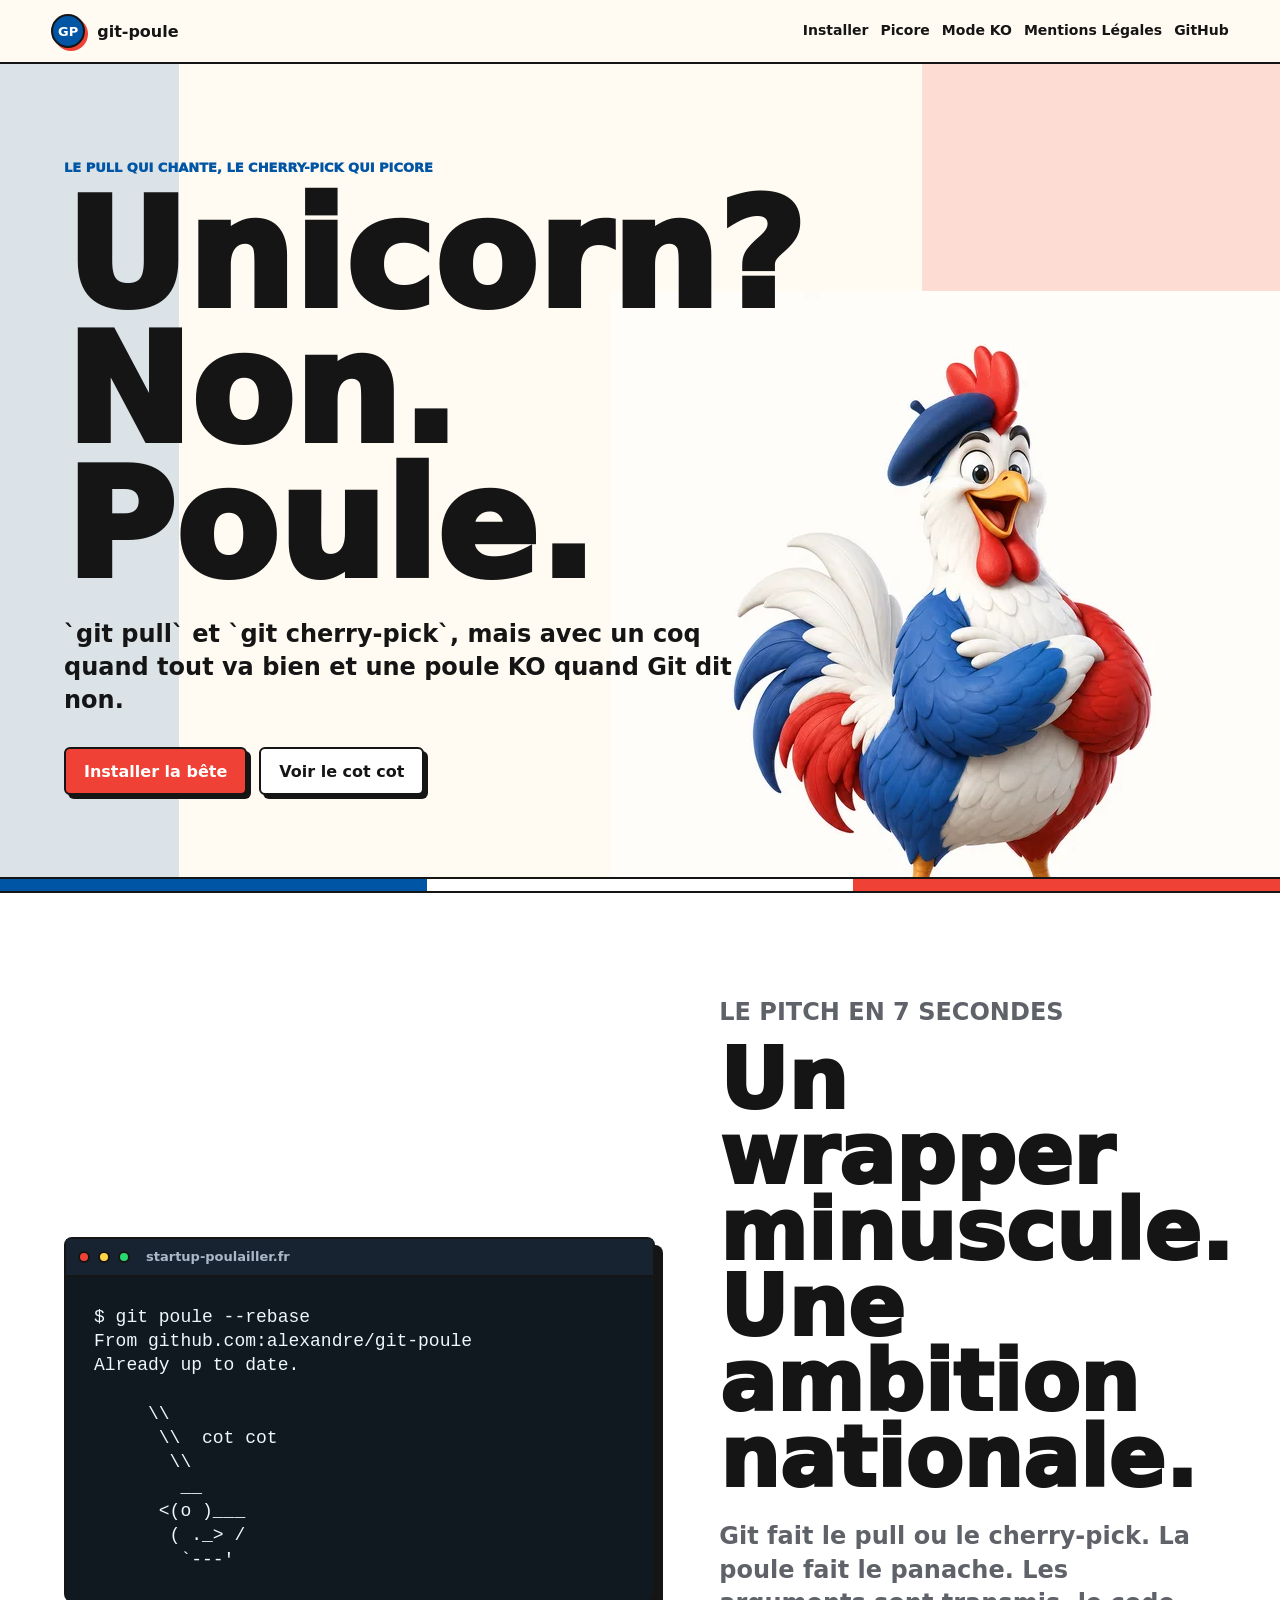
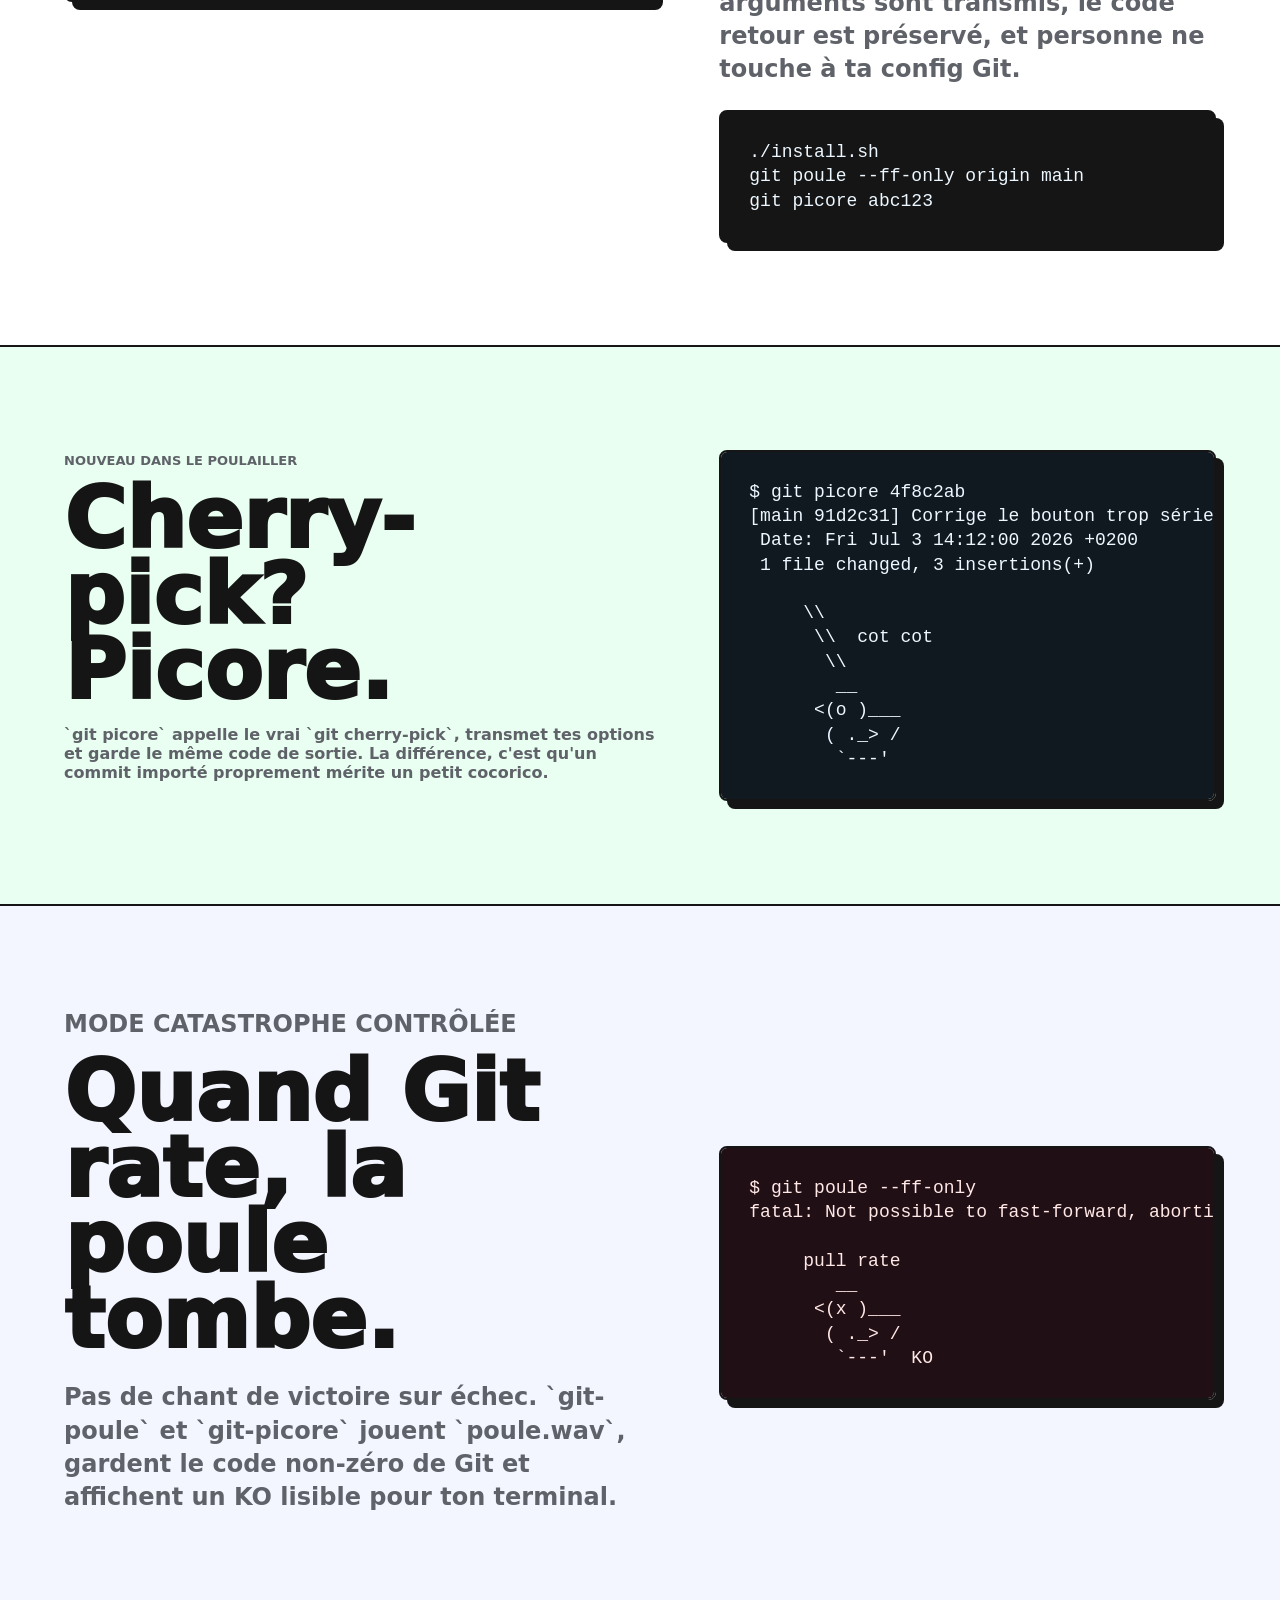
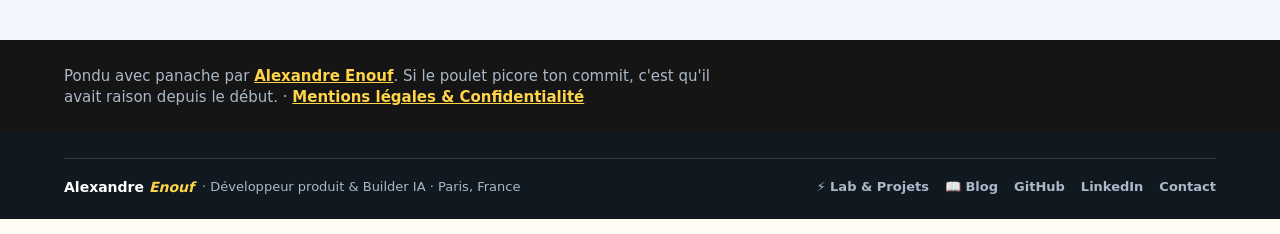
==== commit 19147556: "feat(web): integrate unified cross-footer and mobile sticky cta" ====
--- a/index.html
+++ b/index.html
@@ -3,7 +3,8 @@
   <head>
     <meta charset="utf-8">
     <meta name="viewport" content="width=device-width, initial-scale=1">
-    <meta name="description" content="git-poule ajoute un retour sonore aviaire a git pull et git cherry-pick. Cocorico sur succes, poule KO sur echec.">
+    <title>git-poule - Poule et Picore | Le pull sonore pour Git</title>
+    <meta name="description" content="git-poule et git-picore ajoutent un retour sonore aviaire et héroïque à git pull et git cherry-pick. Coq triomphant au succès, poule KO à l'échec.">
     <meta name="author" content="Alexandre Enouf">
     <link rel="canonical" href="https://boblebol.github.io/git-poule/">
     <link rel="icon" type="image/svg+xml" href="favicon.svg">
@@ -12,17 +13,17 @@
     <meta property="og:type" content="website">
     <meta property="og:url" content="https://boblebol.github.io/git-poule/">
     <meta property="og:title" content="git-poule - Le pull qui chante, le cherry-pick qui picore">
-    <meta property="og:description" content="Wrapper sonore Git national : retour audio aviaire et art ASCII sur git pull et git cherry-pick.">
+    <meta property="og:description" content="Wrapper Git léger avec retour sonore et visuel : cocorico quand tout va bien, poule KO quand Git dit non.">
     <meta property="og:image" content="https://boblebol.github.io/git-poule/assets/git-poule-mascot.png">
-
-    <!-- Twitter -->
+    <meta property="og:locale" content="fr_FR">
+
+    <!-- Twitter Cards -->
     <meta name="twitter:card" content="summary_large_image">
     <meta name="twitter:url" content="https://boblebol.github.io/git-poule/">
-    <meta name="twitter:title" content="git-poule - Le pull qui chante, le cherry-pick qui picore">
-    <meta name="twitter:description" content="Wrapper sonore Git national : retour audio aviaire et art ASCII sur git pull et git cherry-pick.">
+    <meta name="twitter:title" content="git-poule - Poule et Picore">
+    <meta name="twitter:description" content="git pull et git cherry-pick avec un retour sonore et aviaire en cas de succès ou d'échec.">
     <meta name="twitter:image" content="https://boblebol.github.io/git-poule/assets/git-poule-mascot.png">
 
-    <title>git-poule - Poule et Picore</title>
     <link rel="stylesheet" href="styles.css">
 
     <!-- Google Analytics GA4 (Cookieless & RGPD compliant) -->
@@ -71,8 +72,8 @@
     </script>
   </head>
   <body>
-    <header class="site-header" aria-label="Primary navigation">
-      <a class="brand" href="#top" aria-label="git-poule home">
+    <header class="site-header" aria-label="Navigation principale">
+      <a class="brand" href="#top" aria-label="git-poule accueil">
         <span class="brand-mark">gp</span>
         <span>git-poule</span>
       </a>
@@ -80,7 +81,8 @@
         <a href="#install" data-track="click_nav_install">Installer</a>
         <a href="#picore" data-track="click_nav_picore">Picore</a>
         <a href="#ko" data-track="click_nav_ko">Mode KO</a>
-        <a href="https://github.com/Boblebol/git-poule" aria-label="Dépôt GitHub" target="_blank" rel="noopener" data-track="click_github_repo">GitHub</a>
+        <a href="legal.html">Mentions Légales</a>
+        <a href="https://github.com/Boblebol/git-poule" target="_blank" rel="noopener" aria-label="Dépôt GitHub" data-track="click_github_repo">GitHub</a>
       </nav>
     </header>
 
@@ -88,7 +90,7 @@
       <section class="hero" aria-labelledby="hero-title">
         <picture class="hero-mascot-wrapper">
           <source srcset="assets/git-poule-mascot.webp" type="image/webp">
-          <img class="hero-mascot" src="assets/git-poule-mascot-opt.png" alt="Blue white red git-poule chicken mascot" width="720" height="720" fetchpriority="high">
+          <img class="hero-mascot" src="assets/git-poule-mascot-opt.png" alt="Mascotte officielle git-poule bleu blanc rouge" width="720" height="720" fetchpriority="high">
         </picture>
         <div class="hero-copy">
           <p class="eyebrow">Le pull qui chante, le cherry-pick qui picore</p>
@@ -103,7 +105,7 @@
         </div>
       </section>
 
-      <section class="terminal-band" id="demo" aria-label="git-poule terminal demo">
+      <section class="terminal-band" id="demo" aria-label="Démo terminal git-poule">
         <div class="terminal">
           <div class="terminal-top">
             <span></span>
@@ -135,7 +137,7 @@
         </div>
       </section>
 
-      <section class="picore-band" id="picore" aria-label="git-picore cherry-pick mode">
+      <section class="picore-band" id="picore" aria-label="Mode cherry-pick git-picore">
         <div class="picore-copy">
           <p class="section-kicker">Nouveau dans le poulailler</p>
           <h2>Cherry-pick? Picore.</h2>
@@ -157,7 +159,7 @@
         `---'</code></pre>
       </section>
 
-      <section class="ko-band" id="ko" aria-label="KO failure mode">
+      <section class="ko-band" id="ko" aria-label="Mode échec KO">
         <div class="ko-copy">
           <p class="section-kicker">Mode catastrophe contrôlée</p>
           <h2>Quand Git rate, la poule tombe.</h2>
@@ -176,23 +178,30 @@
       </section>
     </main>
 
-    <footer class="site-footer ae-cross-footer">
-      <div class="site-footer-pitch">
-        <p>
-          Pondu avec panache par
-          <a href="https://alexandre-enouf.fr" data-track="click_footer_alexandre">Alexandre Enouf</a>.
-          Si le poulet picore ton commit, c'est qu'il avait raison depuis le début.
-        </p>
-      </div>
+    <div class="sticky-mobile-cta" aria-label="Actions rapides mobile">
+      <a class="button primary" href="#copy-install" data-track="click_mobile_install">Installer git-poule</a>
+      <a class="button secondary" href="#demo" data-track="click_mobile_demo">Démo</a>
+    </div>
+
+    <footer class="site-footer">
+      <p>
+        Pondu avec panache par
+        <a href="https://alexandre-enouf.fr" target="_blank" rel="noopener" data-track="click_footer_alexandre">Alexandre Enouf</a>.
+        Si le poulet picore ton commit, c'est qu'il avait raison depuis le début.
+        · <a href="legal.html">Mentions légales &amp; Confidentialité</a>
+      </p>
+    </footer>
+
+    <footer class="ae-cross-footer">
       <div class="ae-footer-inner">
         <div class="ae-footer-identity">
           <a href="https://alexandre-enouf.fr/" class="ae-footer-logo" target="_blank" rel="noopener" data-track="click_footer_logo">
             Alexandre <em>Enouf</em>
           </a>
-          <span class="ae-footer-tagline">· Développeur produit & Builder IA · Paris, France</span>
+          <span class="ae-footer-tagline">· Développeur produit &amp; Builder IA · Paris, France</span>
         </div>
         <div class="ae-footer-links">
-          <a href="https://alexandre-enouf.fr/#lab" target="_blank" rel="noopener" data-track="click_footer_lab">⚡ Lab & Projets</a>
+          <a href="https://alexandre-enouf.fr/#lab" target="_blank" rel="noopener" data-track="click_footer_lab">⚡ Lab &amp; Projets</a>
           <a href="https://alexandre-enouf.fr/blog/" target="_blank" rel="noopener" data-track="click_footer_blog">📖 Blog</a>
           <a href="https://github.com/Boblebol" target="_blank" rel="noopener" data-track="click_footer_github">GitHub</a>
           <a href="https://www.linkedin.com/in/alexandreenouf-47834990" target="_blank" rel="noopener" data-track="click_footer_linkedin">LinkedIn</a>
--- a/styles.css
+++ b/styles.css
@@ -118,6 +118,8 @@
   right: clamp(-110px, -4vw, 28px);
   bottom: clamp(-120px, -12vw, -40px);
   width: min(720px, 58vw);
+  height: auto;
+  aspect-ratio: 1 / 1;
   max-width: none;
   filter: drop-shadow(12px 18px 0 rgba(21, 21, 21, 0.16));
 }
@@ -302,19 +304,107 @@
 }
 
 .site-footer {
-  padding: 30px clamp(18px, 5vw, 72px);
+  padding: 24px clamp(18px, 5vw, 72px);
   background: var(--ink);
   color: var(--white);
 }
 
 .site-footer p {
   margin: 0;
-  font-size: 16px;
+  font-size: 15px;
+  color: #aab8c7;
 }
 
 .site-footer a {
-  color: #9fd1ff;
-  font-weight: 900;
+  color: #ffd447;
+  font-weight: 800;
+  text-decoration: underline;
+}
+
+.ae-cross-footer {
+  border-top: 2px solid var(--line);
+  background: #101820;
+  padding: 24px clamp(18px, 5vw, 72px);
+  font-size: 13px;
+  color: #8c9ba5;
+  width: 100%;
+}
+
+.ae-footer-inner {
+  max-width: 1200px;
+  margin: 0 auto;
+  display: flex;
+  justify-content: space-between;
+  align-items: center;
+  flex-wrap: wrap;
+  gap: 14px;
+}
+
+.ae-footer-identity {
+  display: flex;
+  align-items: center;
+  gap: 8px;
+  flex-wrap: wrap;
+}
+
+.ae-footer-logo {
+  font-weight: 800;
+  color: #ffffff;
+  text-decoration: none;
+  font-size: 14px;
+}
+
+.ae-footer-logo em {
+  font-style: normal;
+  color: var(--yellow);
+}
+
+.ae-footer-tagline {
+  color: #8c9ba5;
+}
+
+.ae-footer-links {
+  display: flex;
+  align-items: center;
+  gap: 16px;
+  flex-wrap: wrap;
+}
+
+.ae-footer-links a {
+  color: #8c9ba5;
+  text-decoration: none;
+  transition: color 0.15s;
+}
+
+.ae-footer-links a:hover {
+  color: #ffffff;
+}
+
+.sticky-mobile-cta {
+  display: none;
+}
+
+@media (max-width: 768px) {
+  .sticky-mobile-cta {
+    position: fixed;
+    bottom: 0;
+    left: 0;
+    right: 0;
+    z-index: 30;
+    display: flex;
+    gap: 10px;
+    padding: 12px 18px;
+    background: rgba(255, 250, 242, 0.94);
+    backdrop-filter: blur(12px);
+    border-top: 2px solid var(--line);
+  }
+
+  .sticky-mobile-cta .button {
+    flex: 1;
+    margin: 0;
+    min-height: 44px;
+    font-size: 14px;
+  }
 }
 
 @media (max-width: 860px) {
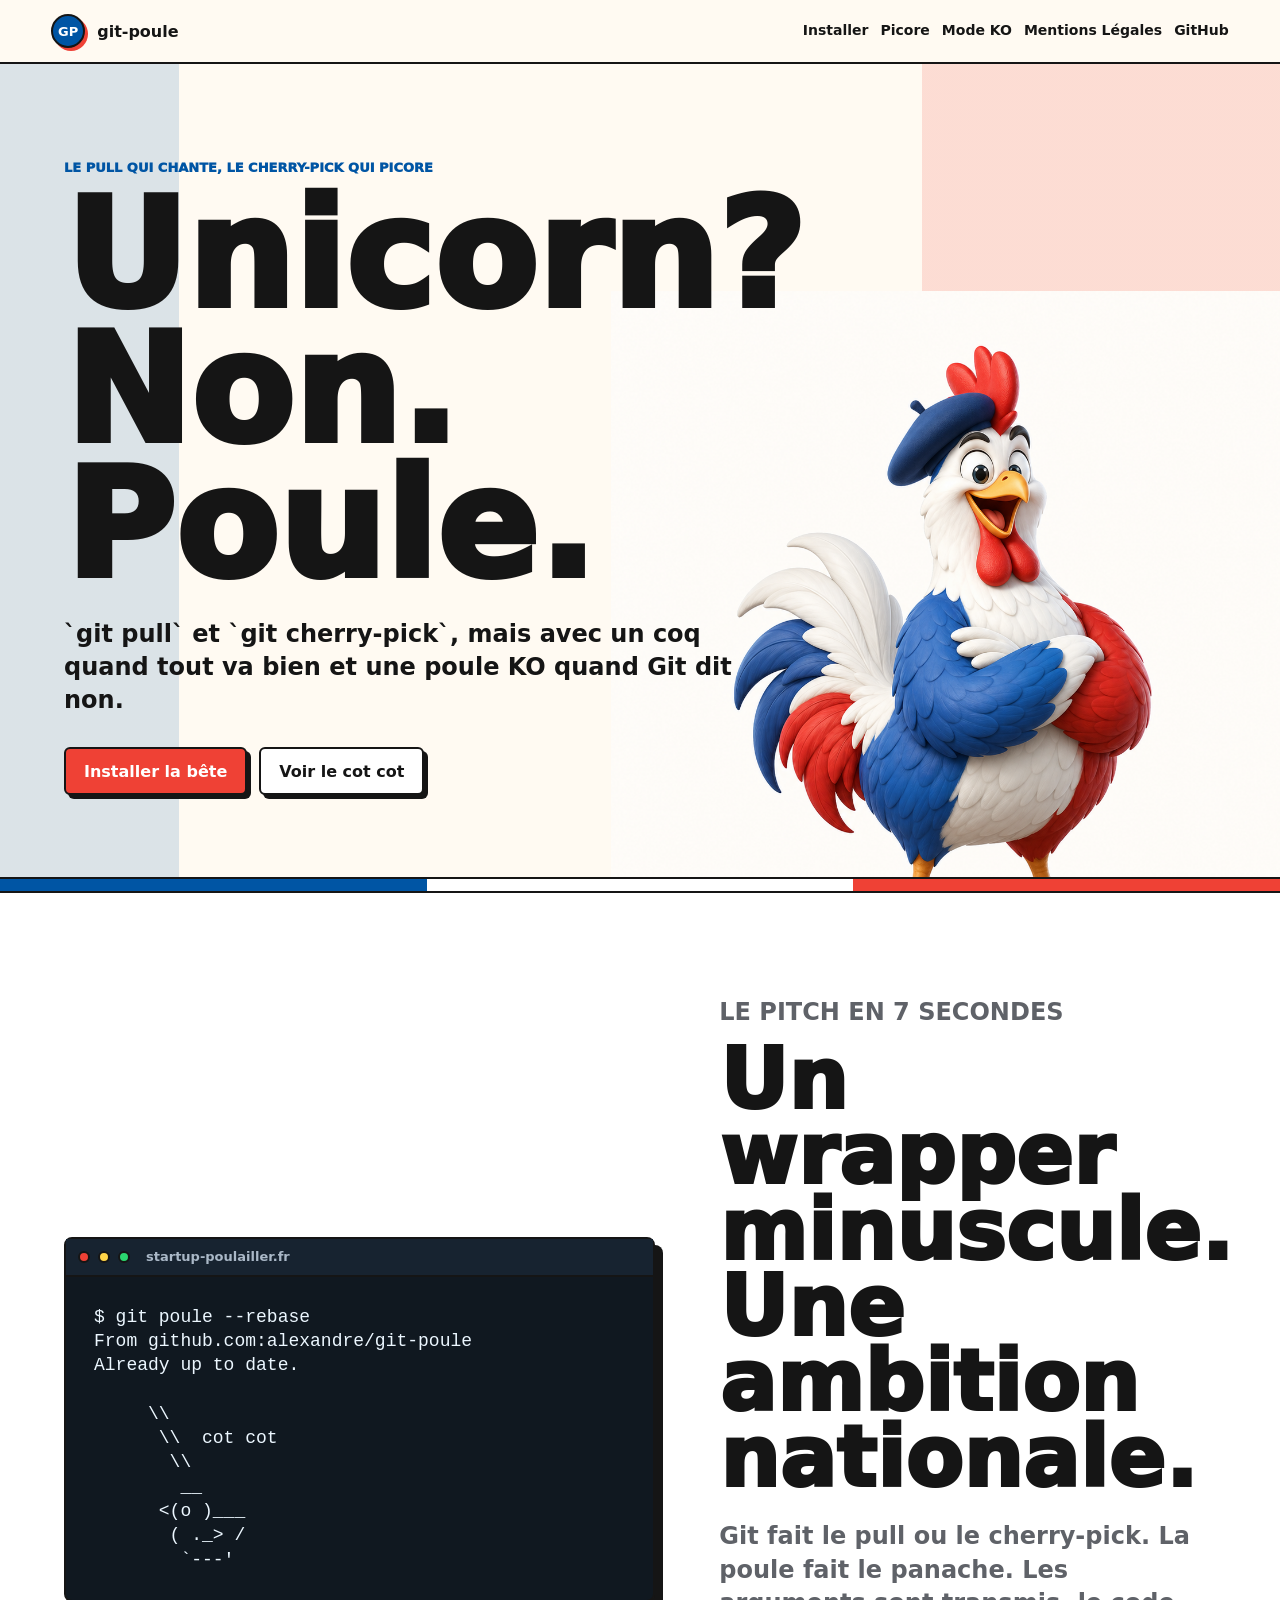
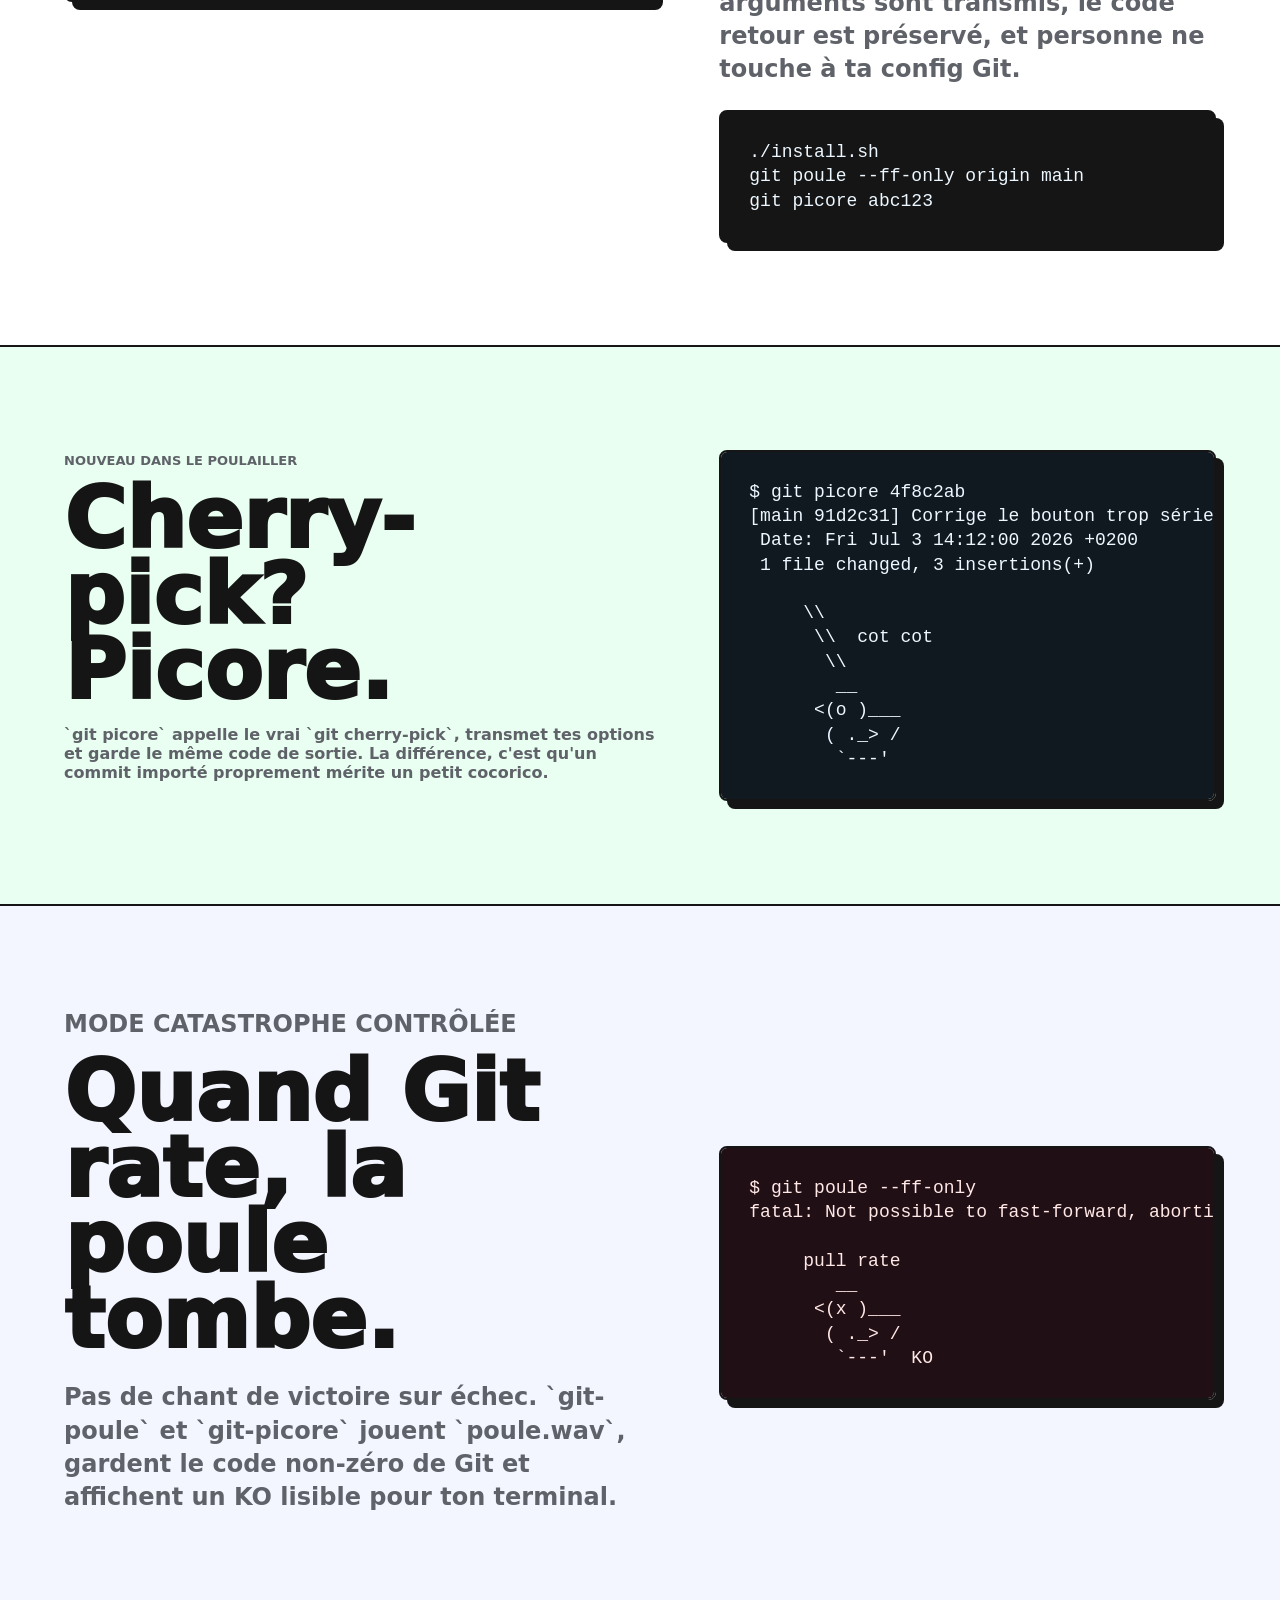
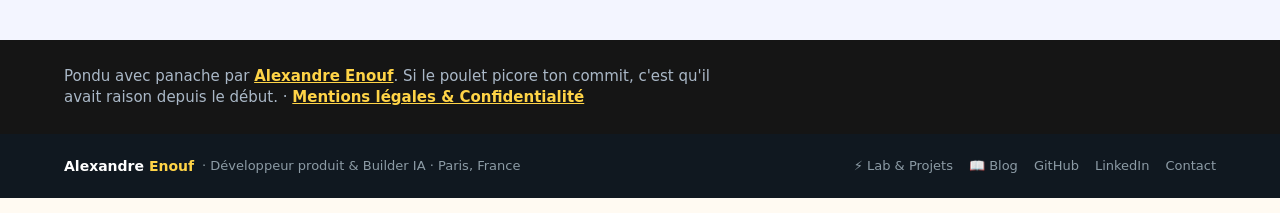
==== commit 5886575a: "feat(web): integrate unified cross-footer and mobile sticky cta" ====
--- a/index.html
+++ b/index.html
@@ -7,7 +7,6 @@
     <meta name="description" content="git-poule et git-picore ajoutent un retour sonore aviaire et héroïque à git pull et git cherry-pick. Coq triomphant au succès, poule KO à l'échec.">
     <meta name="author" content="Alexandre Enouf">
     <link rel="canonical" href="https://boblebol.github.io/git-poule/">
-    <link rel="icon" type="image/svg+xml" href="favicon.svg">
 
     <!-- Open Graph / Facebook / LinkedIn -->
     <meta property="og:type" content="website">
@@ -19,57 +18,14 @@
 
     <!-- Twitter Cards -->
     <meta name="twitter:card" content="summary_large_image">
-    <meta name="twitter:url" content="https://boblebol.github.io/git-poule/">
     <meta name="twitter:title" content="git-poule - Poule et Picore">
     <meta name="twitter:description" content="git pull et git cherry-pick avec un retour sonore et aviaire en cas de succès ou d'échec.">
     <meta name="twitter:image" content="https://boblebol.github.io/git-poule/assets/git-poule-mascot.png">
 
+    <!-- Favicon -->
+    <link rel="icon" type="image/svg+xml" href="favicon.svg">
+
     <link rel="stylesheet" href="styles.css">
-
-    <!-- Google Analytics GA4 (Cookieless & RGPD compliant) -->
-    <script>
-      window.dataLayer = window.dataLayer || [];
-      function gtag(){dataLayer.push(arguments);}
-
-      // Universal custom event tracker
-      window.trackEvent = function(eventName, eventParams) {
-        try {
-          if (typeof window.gtag === 'function') {
-            window.gtag('event', eventName, eventParams || {});
-          }
-        } catch (e) {}
-      };
-
-      const gaId = '__GA_MEASUREMENT_ID__';
-      if (gaId && gaId !== '__GA_MEASUREMENT_ID__' && !gaId.startsWith('{{')) {
-        gtag('consent', 'default', {
-          'ad_storage': 'denied',
-          'ad_user_data': 'denied',
-          'ad_personalization': 'denied',
-          'analytics_storage': 'denied'
-        });
-        gtag('js', new Date());
-        gtag('config', gaId, {
-          'anonymize_ip': true,
-          'client_storage': 'none'
-        });
-
-        const script = document.createElement('script');
-        script.async = true;
-        script.src = 'https://www.googletagmanager.com/gtag/js?id=' + gaId;
-        document.head.appendChild(script);
-      }
-
-      document.addEventListener('DOMContentLoaded', () => {
-        document.querySelectorAll('[data-track]').forEach(el => {
-          el.addEventListener('click', () => {
-            const eventName = el.getAttribute('data-track');
-            const eventCategory = el.getAttribute('data-category') || 'engagement';
-            window.trackEvent(eventName, { event_category: eventCategory });
-          });
-        });
-      });
-    </script>
   </head>
   <body>
     <header class="site-header" aria-label="Navigation principale">
@@ -78,20 +34,17 @@
         <span>git-poule</span>
       </a>
       <nav>
-        <a href="#install" data-track="click_nav_install">Installer</a>
-        <a href="#picore" data-track="click_nav_picore">Picore</a>
-        <a href="#ko" data-track="click_nav_ko">Mode KO</a>
+        <a href="#install">Installer</a>
+        <a href="#picore">Picore</a>
+        <a href="#ko">Mode KO</a>
         <a href="legal.html">Mentions Légales</a>
-        <a href="https://github.com/Boblebol/git-poule" target="_blank" rel="noopener" aria-label="Dépôt GitHub" data-track="click_github_repo">GitHub</a>
+        <a href="https://github.com/Boblebol/git-poule" target="_blank" rel="noopener" aria-label="Dépôt GitHub">GitHub</a>
       </nav>
     </header>
 
     <main id="top">
       <section class="hero" aria-labelledby="hero-title">
-        <picture class="hero-mascot-wrapper">
-          <source srcset="assets/git-poule-mascot.webp" type="image/webp">
-          <img class="hero-mascot" src="assets/git-poule-mascot-opt.png" alt="Mascotte officielle git-poule bleu blanc rouge" width="720" height="720" fetchpriority="high">
-        </picture>
+        <img class="hero-mascot" src="assets/git-poule-mascot.png" alt="Mascotte officielle git-poule bleu blanc rouge" width="720" height="720">
         <div class="hero-copy">
           <p class="eyebrow">Le pull qui chante, le cherry-pick qui picore</p>
           <h1 id="hero-title">Unicorn? Non. Poule.</h1>
@@ -99,8 +52,8 @@
             `git pull` et `git cherry-pick`, mais avec un coq quand tout va bien et une poule KO quand Git dit non.
           </p>
           <div class="hero-actions" id="install">
-            <a class="button primary" href="#copy-install" data-track="click_cta_install">Installer la bête</a>
-            <a class="button secondary" href="#demo" data-track="click_cta_demo">Voir le cot cot</a>
+            <a class="button primary" href="#copy-install">Installer la bête</a>
+            <a class="button secondary" href="#demo">Voir le cot cot</a>
           </div>
         </div>
       </section>
@@ -179,14 +132,14 @@
     </main>
 
     <div class="sticky-mobile-cta" aria-label="Actions rapides mobile">
-      <a class="button primary" href="#copy-install" data-track="click_mobile_install">Installer git-poule</a>
-      <a class="button secondary" href="#demo" data-track="click_mobile_demo">Démo</a>
+      <a class="button primary" href="#copy-install">Installer git-poule</a>
+      <a class="button secondary" href="#demo">Démo</a>
     </div>
 
     <footer class="site-footer">
       <p>
         Pondu avec panache par
-        <a href="https://alexandre-enouf.fr" target="_blank" rel="noopener" data-track="click_footer_alexandre">Alexandre Enouf</a>.
+        <a href="https://alexandre-enouf.fr" target="_blank" rel="noopener">Alexandre Enouf</a>.
         Si le poulet picore ton commit, c'est qu'il avait raison depuis le début.
         · <a href="legal.html">Mentions légales &amp; Confidentialité</a>
       </p>
@@ -195,17 +148,17 @@
     <footer class="ae-cross-footer">
       <div class="ae-footer-inner">
         <div class="ae-footer-identity">
-          <a href="https://alexandre-enouf.fr/" class="ae-footer-logo" target="_blank" rel="noopener" data-track="click_footer_logo">
+          <a href="https://alexandre-enouf.fr/" class="ae-footer-logo" target="_blank" rel="noopener">
             Alexandre <em>Enouf</em>
           </a>
           <span class="ae-footer-tagline">· Développeur produit &amp; Builder IA · Paris, France</span>
         </div>
         <div class="ae-footer-links">
-          <a href="https://alexandre-enouf.fr/#lab" target="_blank" rel="noopener" data-track="click_footer_lab">⚡ Lab &amp; Projets</a>
-          <a href="https://alexandre-enouf.fr/blog/" target="_blank" rel="noopener" data-track="click_footer_blog">📖 Blog</a>
-          <a href="https://github.com/Boblebol" target="_blank" rel="noopener" data-track="click_footer_github">GitHub</a>
-          <a href="https://www.linkedin.com/in/alexandreenouf-47834990" target="_blank" rel="noopener" data-track="click_footer_linkedin">LinkedIn</a>
-          <a href="mailto:alexandre.enouf@gmail.com" data-track="click_footer_email">Contact</a>
+          <a href="https://alexandre-enouf.fr/#lab" target="_blank" rel="noopener">⚡ Lab &amp; Projets</a>
+          <a href="https://alexandre-enouf.fr/blog/" target="_blank" rel="noopener">📖 Blog</a>
+          <a href="https://github.com/Boblebol" target="_blank" rel="noopener">GitHub</a>
+          <a href="https://www.linkedin.com/in/alexandreenouf-47834990" target="_blank" rel="noopener">LinkedIn</a>
+          <a href="mailto:alexandre.enouf@gmail.com">Contact</a>
         </div>
       </div>
     </footer>
--- a/styles.css
+++ b/styles.css
@@ -478,67 +478,3 @@
     width: calc(100% - 6px);
   }
 }
-
-/* Unified Portfolio Cross-Footer */
-.site-footer-pitch {
-  margin-bottom: 24px;
-}
-
-.ae-footer-inner {
-  border-top: 1px solid rgba(255, 255, 255, 0.15);
-  padding-top: 20px;
-  display: flex;
-  justify-content: space-between;
-  align-items: center;
-  flex-wrap: wrap;
-  gap: 14px;
-  font-size: 13px;
-}
-
-.ae-footer-identity {
-  display: flex;
-  align-items: center;
-  gap: 8px;
-}
-
-.ae-footer-logo {
-  font-weight: 600;
-  color: var(--white);
-  text-decoration: none;
-  font-size: 14px;
-}
-
-.ae-footer-logo em {
-  font-style: italic;
-  color: #ffd447;
-}
-
-.ae-footer-tagline {
-  color: #aab8c7;
-}
-
-.ae-footer-links {
-  display: flex;
-  align-items: center;
-  gap: 16px;
-  flex-wrap: wrap;
-}
-
-.ae-footer-links a {
-  color: #aab8c7;
-  text-decoration: none;
-  font-weight: 600;
-  transition: color 0.15s;
-}
-
-.ae-footer-links a:hover {
-  color: var(--white);
-}
-
-@media (max-width: 600px) {
-  .ae-footer-inner {
-    flex-direction: column;
-    align-items: flex-start;
-    gap: 12px;
-  }
-}
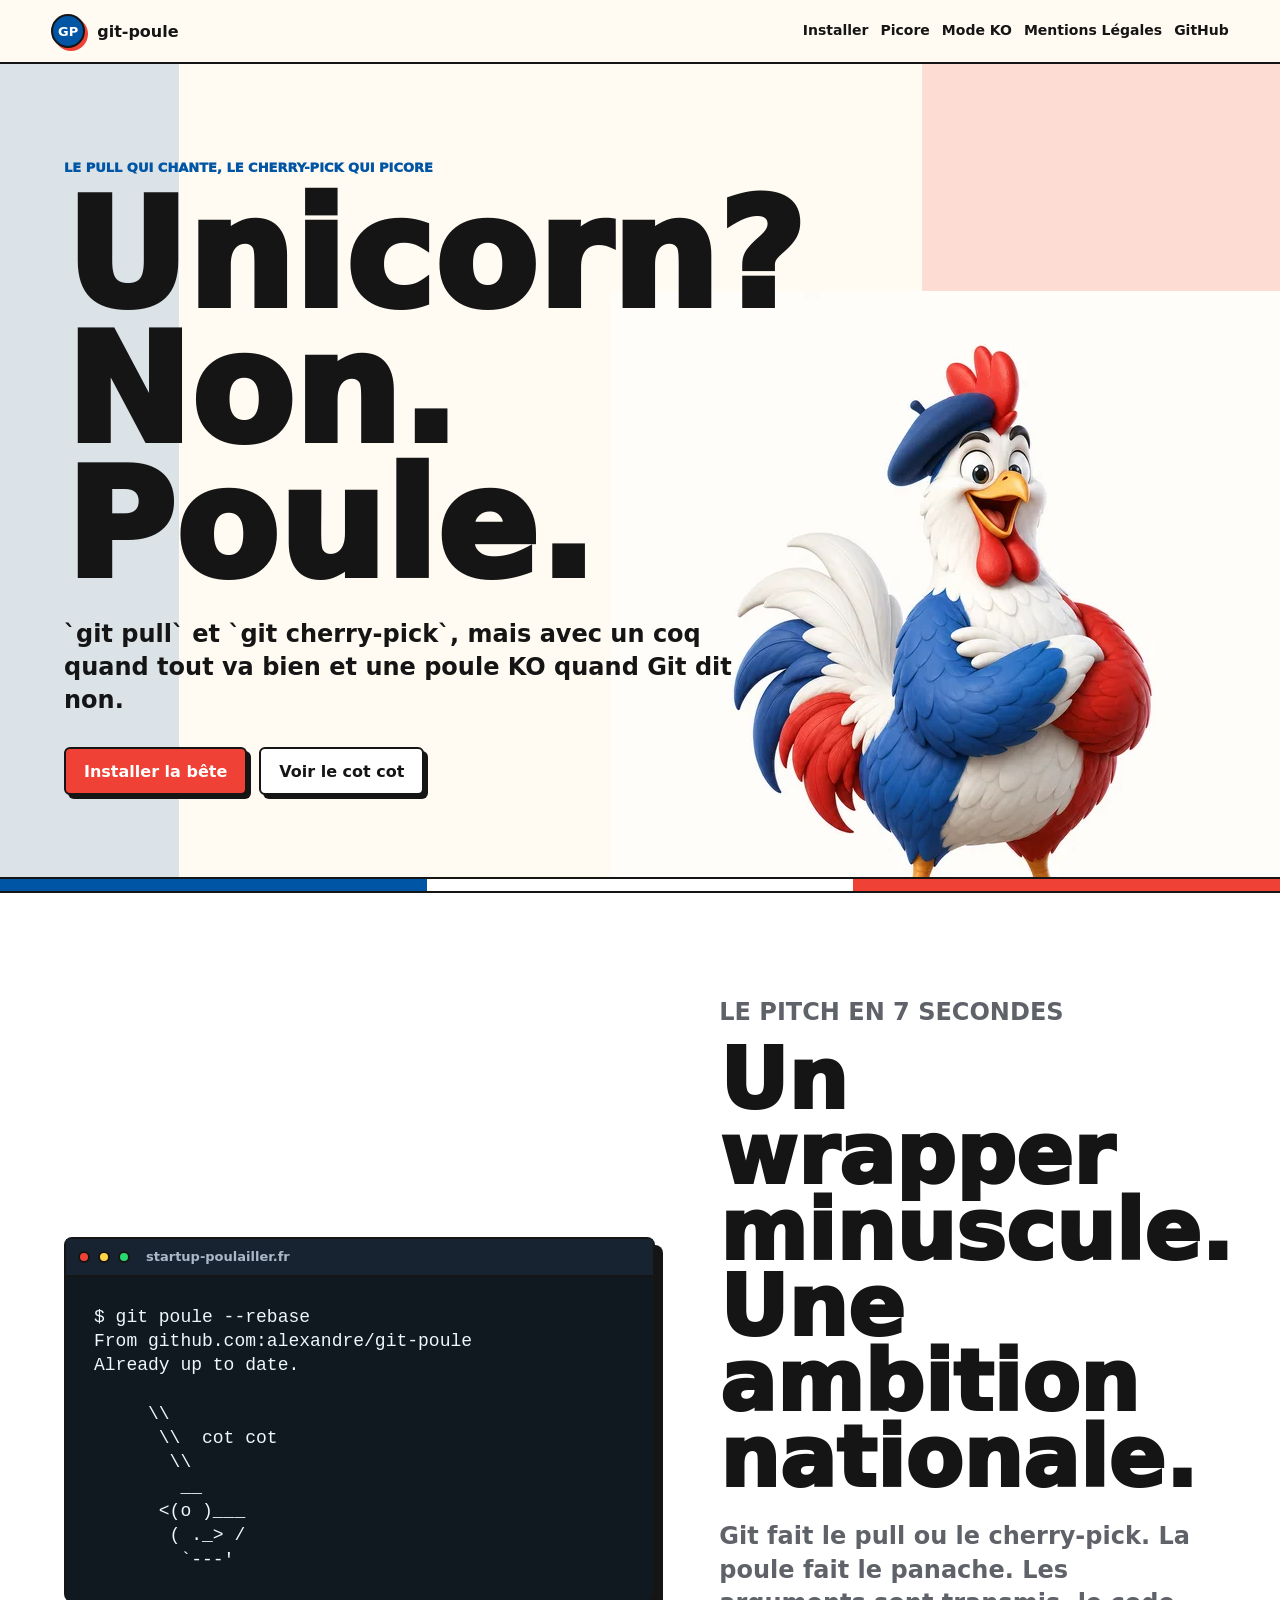
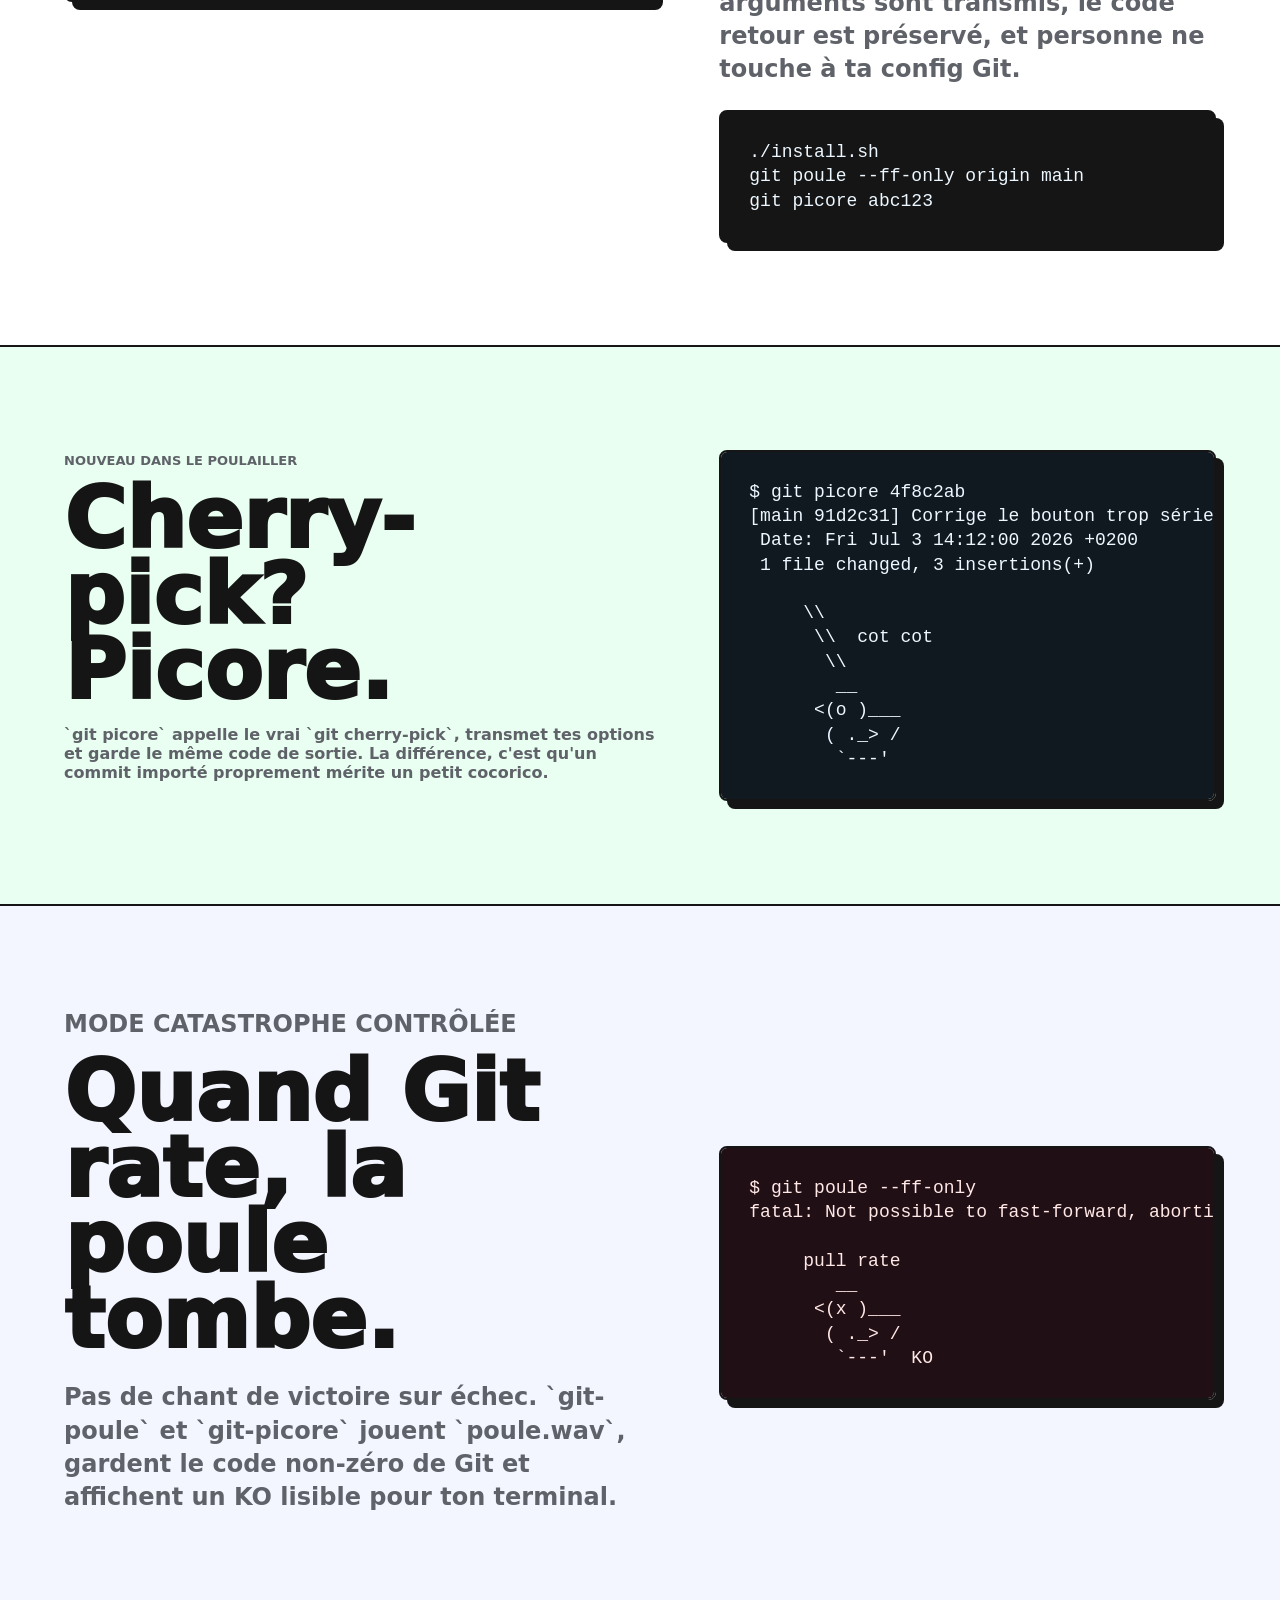
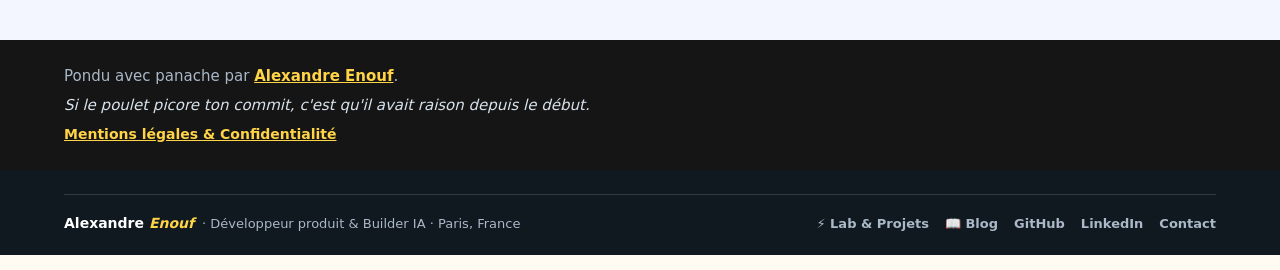
==== commit ea4b7583: "style(footer): format footer quote into responsive multi-line layout" ====
--- a/index.html
+++ b/index.html
@@ -7,6 +7,7 @@
     <meta name="description" content="git-poule et git-picore ajoutent un retour sonore aviaire et héroïque à git pull et git cherry-pick. Coq triomphant au succès, poule KO à l'échec.">
     <meta name="author" content="Alexandre Enouf">
     <link rel="canonical" href="https://boblebol.github.io/git-poule/">
+    <link rel="icon" type="image/svg+xml" href="favicon.svg">
 
     <!-- Open Graph / Facebook / LinkedIn -->
     <meta property="og:type" content="website">
@@ -18,14 +19,57 @@
 
     <!-- Twitter Cards -->
     <meta name="twitter:card" content="summary_large_image">
+    <meta name="twitter:url" content="https://boblebol.github.io/git-poule/">
     <meta name="twitter:title" content="git-poule - Poule et Picore">
     <meta name="twitter:description" content="git pull et git cherry-pick avec un retour sonore et aviaire en cas de succès ou d'échec.">
     <meta name="twitter:image" content="https://boblebol.github.io/git-poule/assets/git-poule-mascot.png">
 
-    <!-- Favicon -->
-    <link rel="icon" type="image/svg+xml" href="favicon.svg">
-
     <link rel="stylesheet" href="styles.css">
+
+    <!-- Google Analytics GA4 (Cookieless & RGPD compliant) -->
+    <script>
+      window.dataLayer = window.dataLayer || [];
+      function gtag(){dataLayer.push(arguments);}
+
+      // Universal custom event tracker
+      window.trackEvent = function(eventName, eventParams) {
+        try {
+          if (typeof window.gtag === 'function') {
+            window.gtag('event', eventName, eventParams || {});
+          }
+        } catch (e) {}
+      };
+
+      const gaId = '__GA_MEASUREMENT_ID__';
+      if (gaId && gaId !== '__GA_MEASUREMENT_ID__' && !gaId.startsWith('{{')) {
+        gtag('consent', 'default', {
+          'ad_storage': 'denied',
+          'ad_user_data': 'denied',
+          'ad_personalization': 'denied',
+          'analytics_storage': 'denied'
+        });
+        gtag('js', new Date());
+        gtag('config', gaId, {
+          'anonymize_ip': true,
+          'client_storage': 'none'
+        });
+
+        const script = document.createElement('script');
+        script.async = true;
+        script.src = 'https://www.googletagmanager.com/gtag/js?id=' + gaId;
+        document.head.appendChild(script);
+      }
+
+      document.addEventListener('DOMContentLoaded', () => {
+        document.querySelectorAll('[data-track]').forEach(el => {
+          el.addEventListener('click', () => {
+            const eventName = el.getAttribute('data-track');
+            const eventCategory = el.getAttribute('data-category') || 'engagement';
+            window.trackEvent(eventName, { event_category: eventCategory });
+          });
+        });
+      });
+    </script>
   </head>
   <body>
     <header class="site-header" aria-label="Navigation principale">
@@ -34,17 +78,20 @@
         <span>git-poule</span>
       </a>
       <nav>
-        <a href="#install">Installer</a>
-        <a href="#picore">Picore</a>
-        <a href="#ko">Mode KO</a>
+        <a href="#install" data-track="click_nav_install">Installer</a>
+        <a href="#picore" data-track="click_nav_picore">Picore</a>
+        <a href="#ko" data-track="click_nav_ko">Mode KO</a>
         <a href="legal.html">Mentions Légales</a>
-        <a href="https://github.com/Boblebol/git-poule" target="_blank" rel="noopener" aria-label="Dépôt GitHub">GitHub</a>
+        <a href="https://github.com/Boblebol/git-poule" target="_blank" rel="noopener" aria-label="Dépôt GitHub" data-track="click_github_repo">GitHub</a>
       </nav>
     </header>
 
     <main id="top">
       <section class="hero" aria-labelledby="hero-title">
-        <img class="hero-mascot" src="assets/git-poule-mascot.png" alt="Mascotte officielle git-poule bleu blanc rouge" width="720" height="720">
+        <picture class="hero-mascot-wrapper">
+          <source srcset="assets/git-poule-mascot.webp" type="image/webp">
+          <img class="hero-mascot" src="assets/git-poule-mascot-opt.png" alt="Mascotte officielle git-poule bleu blanc rouge" width="720" height="720" fetchpriority="high">
+        </picture>
         <div class="hero-copy">
           <p class="eyebrow">Le pull qui chante, le cherry-pick qui picore</p>
           <h1 id="hero-title">Unicorn? Non. Poule.</h1>
@@ -52,8 +99,8 @@
             `git pull` et `git cherry-pick`, mais avec un coq quand tout va bien et une poule KO quand Git dit non.
           </p>
           <div class="hero-actions" id="install">
-            <a class="button primary" href="#copy-install">Installer la bête</a>
-            <a class="button secondary" href="#demo">Voir le cot cot</a>
+            <a class="button primary" href="#copy-install" data-track="click_cta_install">Installer la bête</a>
+            <a class="button secondary" href="#demo" data-track="click_cta_demo">Voir le cot cot</a>
           </div>
         </div>
       </section>
@@ -132,33 +179,32 @@
     </main>
 
     <div class="sticky-mobile-cta" aria-label="Actions rapides mobile">
-      <a class="button primary" href="#copy-install">Installer git-poule</a>
-      <a class="button secondary" href="#demo">Démo</a>
+      <a class="button primary" href="#copy-install" data-track="click_mobile_install">Installer git-poule</a>
+      <a class="button secondary" href="#demo" data-track="click_mobile_demo">Démo</a>
     </div>
 
     <footer class="site-footer">
-      <p>
-        Pondu avec panache par
-        <a href="https://alexandre-enouf.fr" target="_blank" rel="noopener">Alexandre Enouf</a>.
-        Si le poulet picore ton commit, c'est qu'il avait raison depuis le début.
-        · <a href="legal.html">Mentions légales &amp; Confidentialité</a>
+      <p class="site-footer-quote">
+        <span>Pondu avec panache par <a href="https://alexandre-enouf.fr" target="_blank" rel="noopener" data-track="click_footer_alexandre">Alexandre Enouf</a>.</span>
+        <span class="site-footer-subquote">Si le poulet picore ton commit, c'est qu'il avait raison depuis le début.</span>
+        <span class="site-footer-legal"><a href="legal.html">Mentions légales &amp; Confidentialité</a></span>
       </p>
     </footer>
 
     <footer class="ae-cross-footer">
       <div class="ae-footer-inner">
         <div class="ae-footer-identity">
-          <a href="https://alexandre-enouf.fr/" class="ae-footer-logo" target="_blank" rel="noopener">
+          <a href="https://alexandre-enouf.fr/" class="ae-footer-logo" target="_blank" rel="noopener" data-track="click_footer_logo">
             Alexandre <em>Enouf</em>
           </a>
           <span class="ae-footer-tagline">· Développeur produit &amp; Builder IA · Paris, France</span>
         </div>
         <div class="ae-footer-links">
-          <a href="https://alexandre-enouf.fr/#lab" target="_blank" rel="noopener">⚡ Lab &amp; Projets</a>
-          <a href="https://alexandre-enouf.fr/blog/" target="_blank" rel="noopener">📖 Blog</a>
-          <a href="https://github.com/Boblebol" target="_blank" rel="noopener">GitHub</a>
-          <a href="https://www.linkedin.com/in/alexandreenouf-47834990" target="_blank" rel="noopener">LinkedIn</a>
-          <a href="mailto:alexandre.enouf@gmail.com">Contact</a>
+          <a href="https://alexandre-enouf.fr/#lab" target="_blank" rel="noopener" data-track="click_footer_lab">⚡ Lab &amp; Projets</a>
+          <a href="https://alexandre-enouf.fr/blog/" target="_blank" rel="noopener" data-track="click_footer_blog">📖 Blog</a>
+          <a href="https://github.com/Boblebol" target="_blank" rel="noopener" data-track="click_footer_github">GitHub</a>
+          <a href="https://www.linkedin.com/in/alexandreenouf-47834990" target="_blank" rel="noopener" data-track="click_footer_linkedin">LinkedIn</a>
+          <a href="mailto:alexandre.enouf@gmail.com" data-track="click_footer_email">Contact</a>
         </div>
       </div>
     </footer>
--- a/styles.css
+++ b/styles.css
@@ -313,6 +313,28 @@
   margin: 0;
   font-size: 15px;
   color: #aab8c7;
+}
+
+.site-footer-quote {
+  display: flex;
+  flex-wrap: wrap;
+  align-items: center;
+  gap: 8px 16px;
+  line-height: 1.5;
+}
+
+.site-footer-quote span {
+  display: inline-block;
+}
+
+.site-footer-subquote {
+  color: #d8e2ec;
+  font-style: italic;
+}
+
+.site-footer-legal a {
+  color: #9fd1ff;
+  font-size: 14px;
 }
 
 .site-footer a {
@@ -478,3 +500,67 @@
     width: calc(100% - 6px);
   }
 }
+
+/* Unified Portfolio Cross-Footer */
+.site-footer-pitch {
+  margin-bottom: 24px;
+}
+
+.ae-footer-inner {
+  border-top: 1px solid rgba(255, 255, 255, 0.15);
+  padding-top: 20px;
+  display: flex;
+  justify-content: space-between;
+  align-items: center;
+  flex-wrap: wrap;
+  gap: 14px;
+  font-size: 13px;
+}
+
+.ae-footer-identity {
+  display: flex;
+  align-items: center;
+  gap: 8px;
+}
+
+.ae-footer-logo {
+  font-weight: 600;
+  color: var(--white);
+  text-decoration: none;
+  font-size: 14px;
+}
+
+.ae-footer-logo em {
+  font-style: italic;
+  color: #ffd447;
+}
+
+.ae-footer-tagline {
+  color: #aab8c7;
+}
+
+.ae-footer-links {
+  display: flex;
+  align-items: center;
+  gap: 16px;
+  flex-wrap: wrap;
+}
+
+.ae-footer-links a {
+  color: #aab8c7;
+  text-decoration: none;
+  font-weight: 600;
+  transition: color 0.15s;
+}
+
+.ae-footer-links a:hover {
+  color: var(--white);
+}
+
+@media (max-width: 600px) {
+  .ae-footer-inner {
+    flex-direction: column;
+    align-items: flex-start;
+    gap: 12px;
+  }
+}
